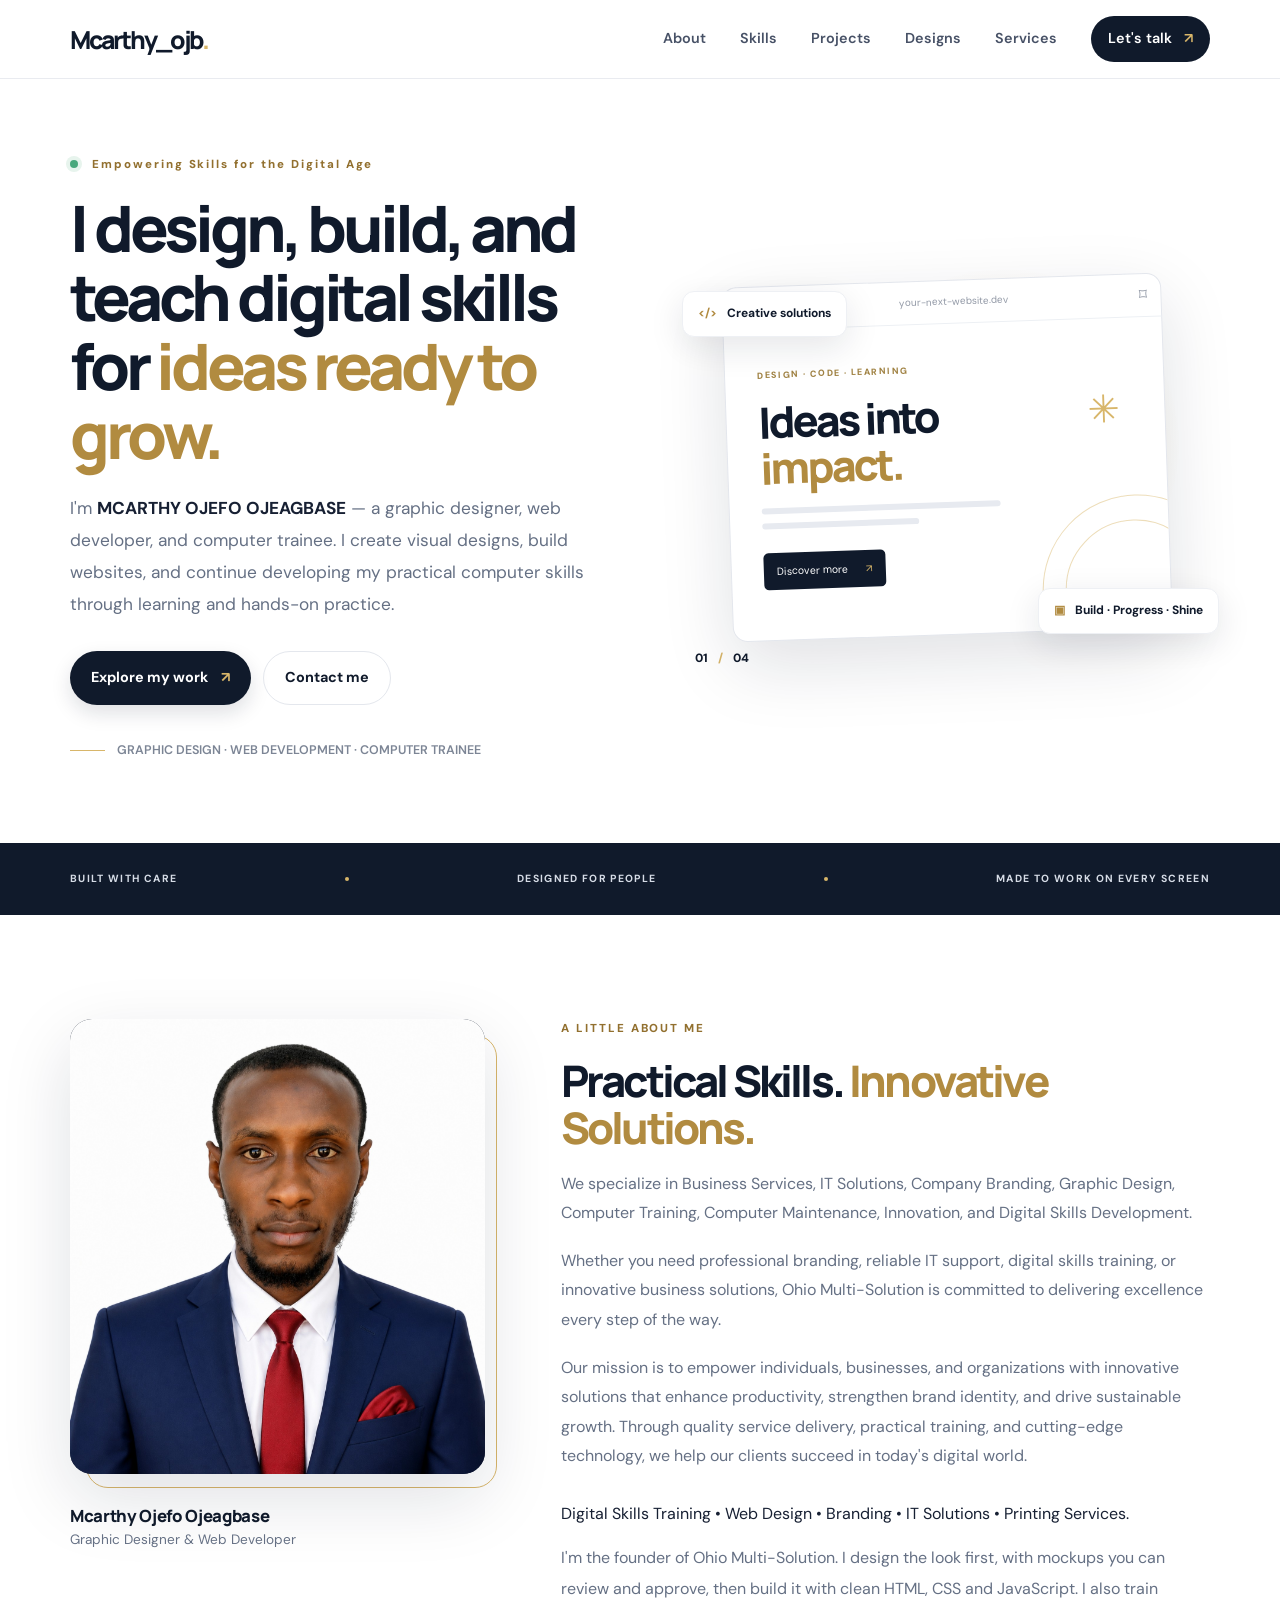
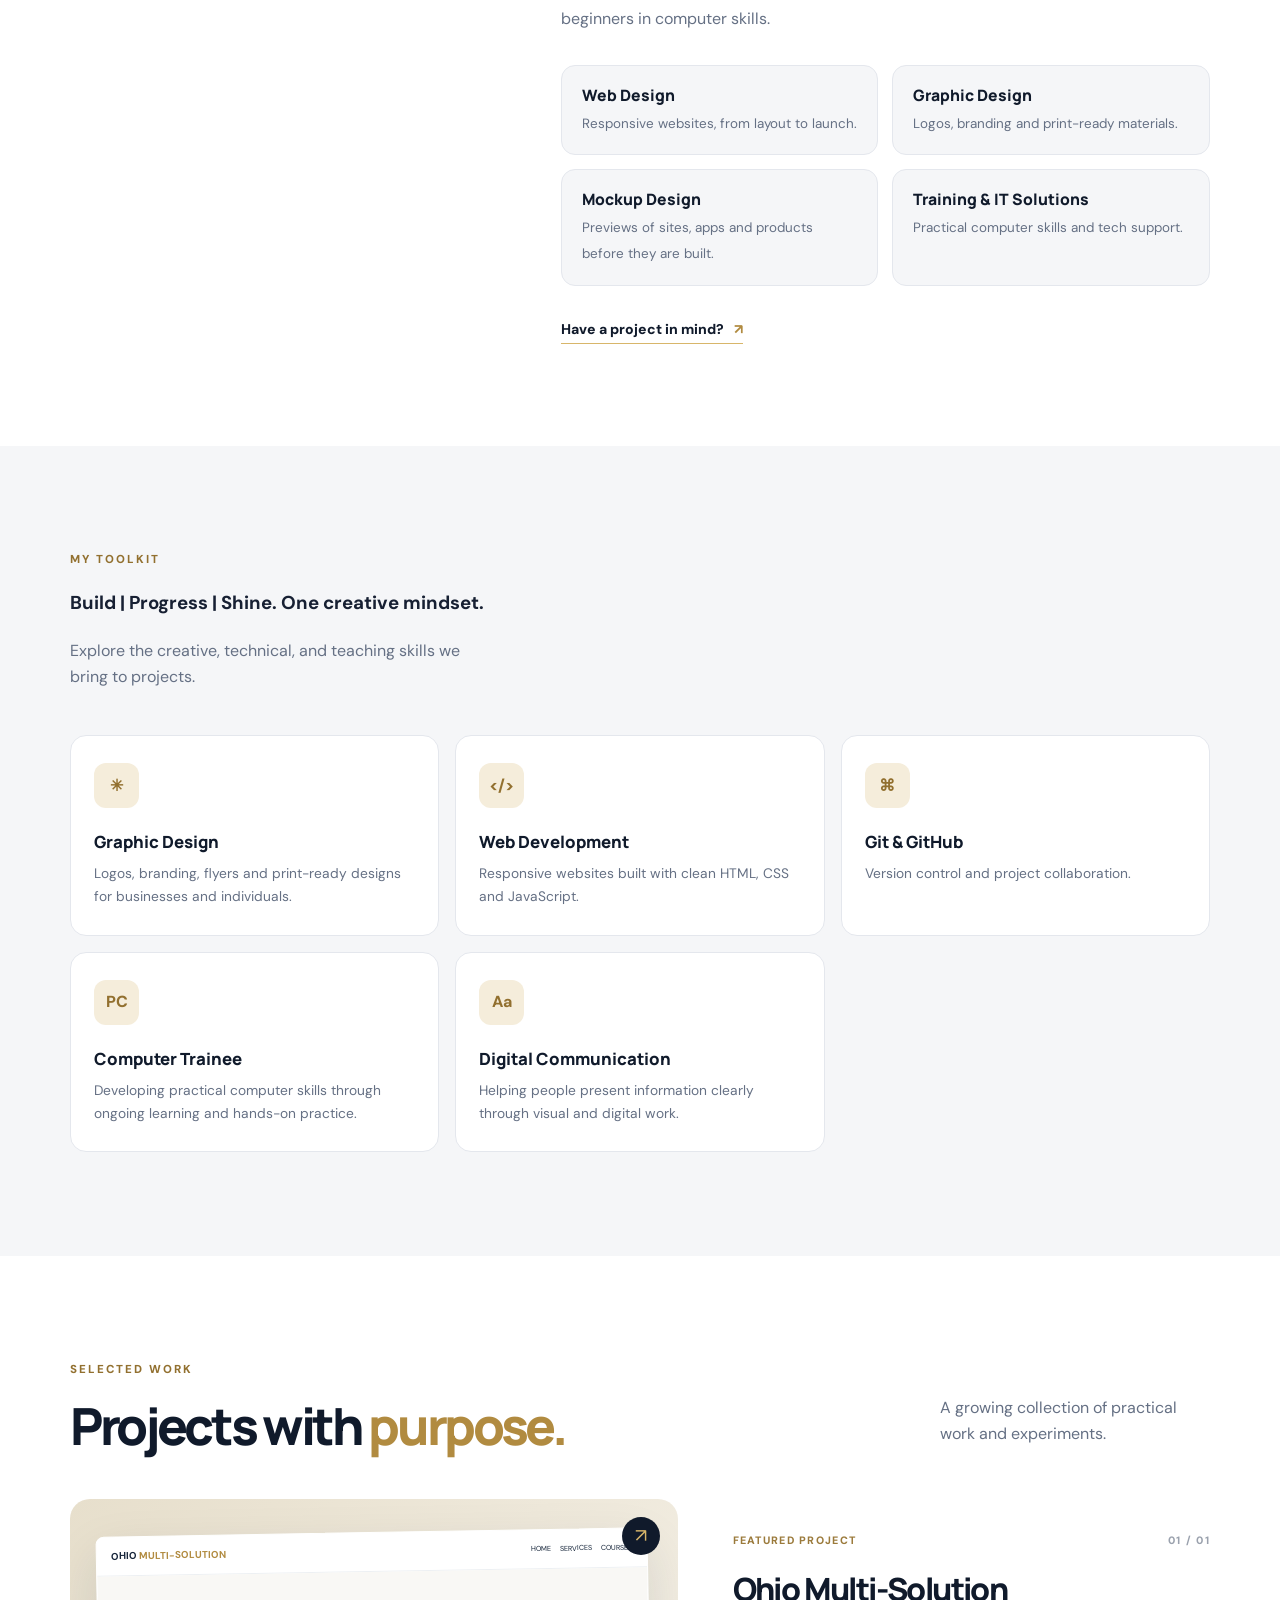
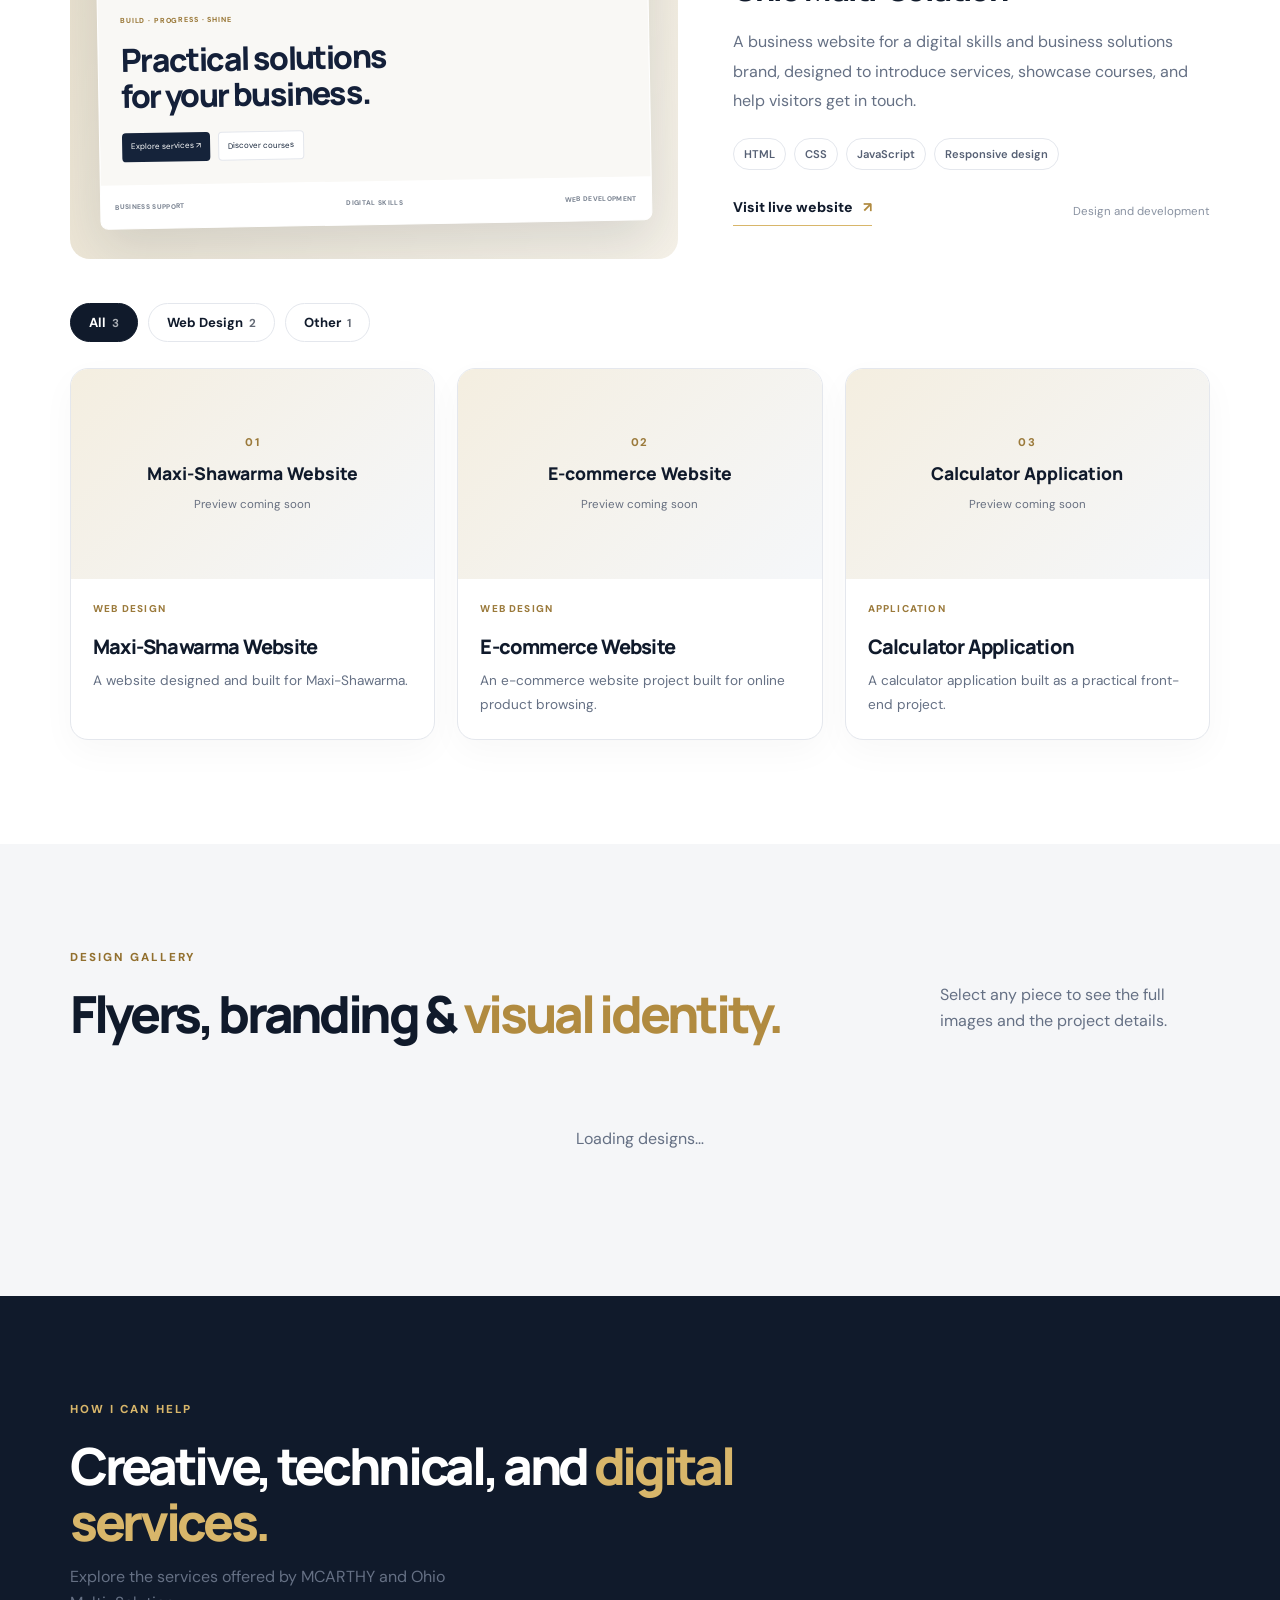
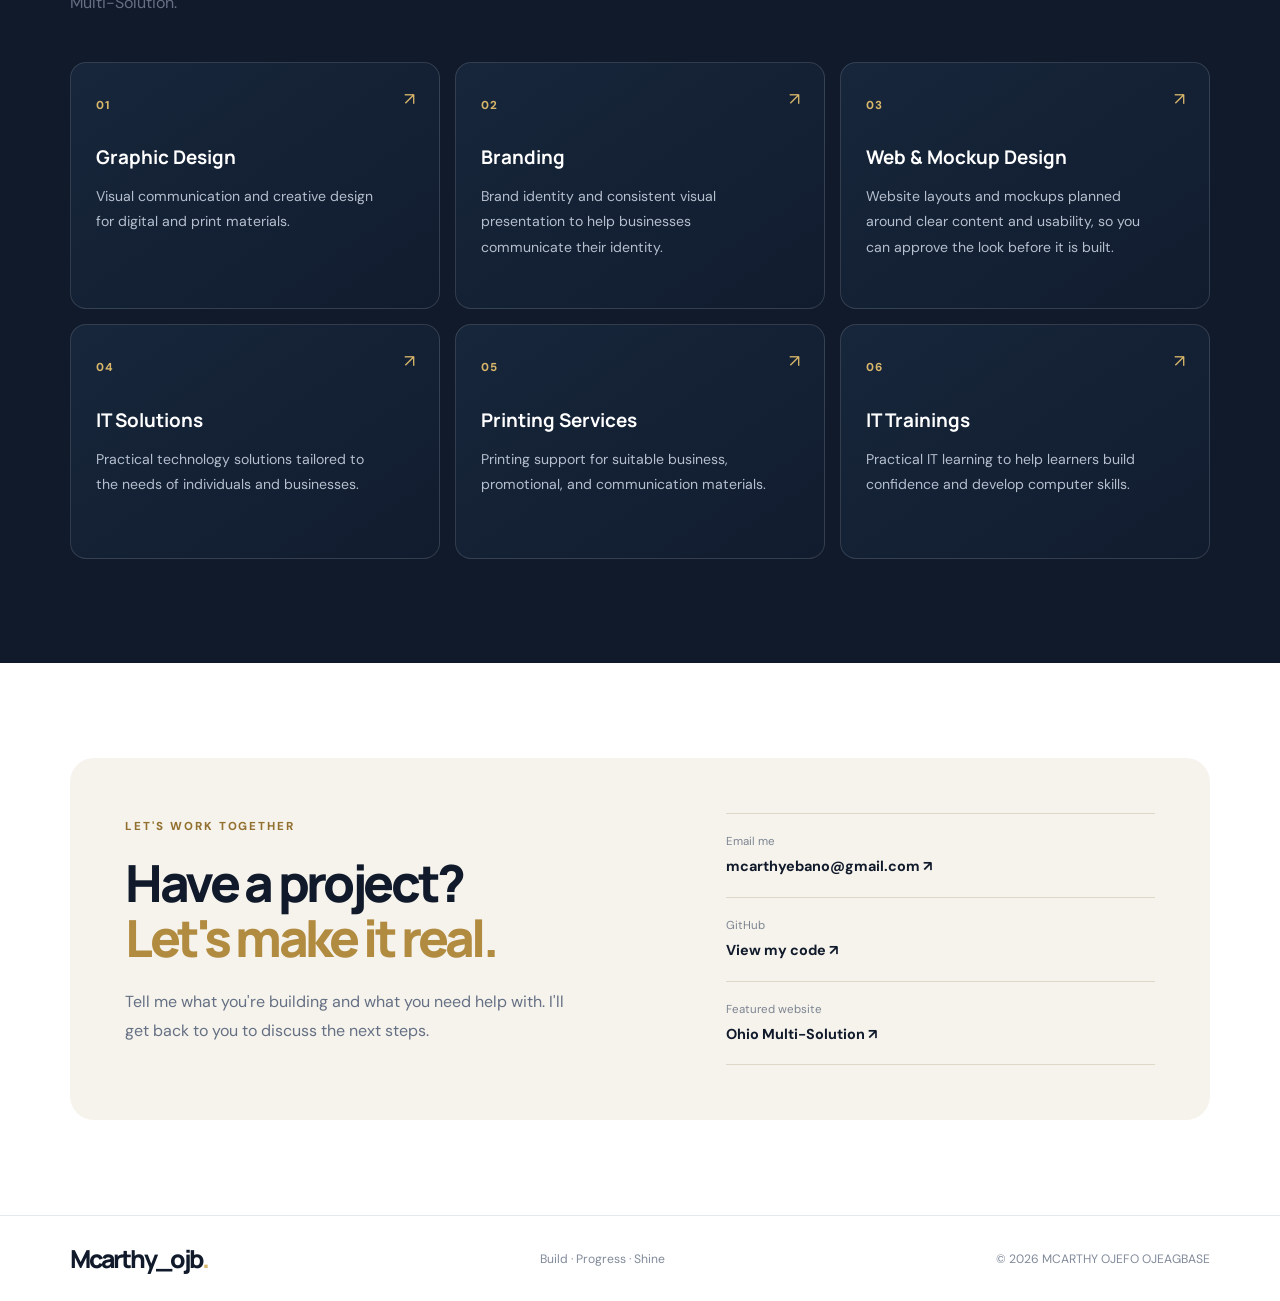
==== index.html @ 07592e96 "Initial commit - portfolio website" ====
<!DOCTYPE html>
<html lang="en">
<head>
  <meta charset="UTF-8">
  <meta name="viewport" content="width=device-width, initial-scale=1.0">
  <meta name="description" content="Graphic designer, web developer, and computer trainee building creative, technical, and practical computer skills.">
  <meta name="theme-color" content="#101a2b">
  <meta property="og:type" content="website">
  <meta property="og:title" content="MCARTHY OJEFO OJEAGBASE | Graphic Designer & Web Developer">
  <meta property="og:description" content="Web design, Graphic Design, Branding and IT solutions from Ohio Multi-Solution.">
  <title>MCARTHY OJEFO OJEAGBASE | Graphic Designer, Web Developer & Computer Trainee</title>
  <link rel="preconnect" href="https://fonts.googleapis.com">
  <link rel="preconnect" href="https://fonts.gstatic.com" crossorigin>
  <link href="https://fonts.googleapis.com/css2?family=DM+Sans:wght@400;500;600;700&family=Manrope:wght@400;500;600;700;800&display=swap" rel="stylesheet">
  <link rel="icon" href="data:image/svg+xml,%3Csvg xmlns=%27http://www.w3.org/2000/svg%27 viewBox=%270 0 64 64%27%3E%3Crect width=%2764%27 height=%2764%27 rx=%2714%27 fill=%27%23101a2b%27/%3E%3Ctext x=%2732%27 y=%2742%27 font-size=%2728%27 font-family=%27Arial%27 font-weight=%27800%27 text-anchor=%27middle%27 fill=%27%23d8b66a%27%3EMO%3C/text%3E%3C/svg%3E">
  <link rel="stylesheet" href="css/style.css">
  <script src="js/script.js" defer></script>
</head>
<body>
  <a class="skip-link" href="#main">Skip to content</a>
  <header class="site-header">
    <nav class="nav container" aria-label="Main navigation">
      <a class="brand" href="#home" aria-label="MCARTHY OJEFO OJEAGBASE home">Mcarthy_ojb<span>.</span></a>
      <button class="menu-toggle" aria-expanded="false" aria-controls="nav-links" aria-label="Open navigation">
        <span></span><span></span><span></span>
      </button>
      <div class="nav-links" id="nav-links">
        <a href="#about">About</a>
        <a href="#skills">Skills</a>
        <a href="#projects">Projects</a>
        <a href="#designs">Designs</a>
        <a href="#services">Services</a>
        <a class="nav-cta" href="#contact">Let's talk <span aria-hidden="true">↗</span></a>
      </div>
    </nav>
  </header>

  <main id="main">
    <section class="hero section container" id="home">
      <div class="hero-copy">
        <p class="eyebrow"><span class="status-dot"></span> Empowering Skills for the Digital Age</p>
        <h1>I design, build, and teach digital skills for <span>ideas ready to grow.</span></h1>
        <p class="hero-text">I'm <strong>MCARTHY OJEFO OJEAGBASE</strong> — a graphic designer, web developer, and computer trainee. I create visual designs, build websites, and continue developing my practical computer skills through learning and hands-on practice.</p>
        <div class="hero-actions">
          <a class="button button-primary" href="#projects">Explore my work <span aria-hidden="true">↗</span></a>
          <a class="button button-secondary" href="#contact">Contact me</a>
        </div>
        <div class="hero-note"><span class="note-line"></span><span>GRAPHIC DESIGN · WEB DEVELOPMENT · COMPUTER TRAINEE</span></div>
      </div>
      <div class="hero-art" aria-hidden="true">
        <div class="art-glow"></div>
        <div class="browser-card">
          <div class="browser-top"><div class="browser-dots"><i></i><i></i><i></i></div><span>your-next-website.dev</span><span class="browser-lock">⌑</span></div>
          <div class="browser-content">
            <div class="mock-label">DESIGN · CODE · LEARNING</div>
            <div class="mock-title">Ideas into<br><em>impact.</em></div>
            <div class="mock-line wide"></div><div class="mock-line"></div>
            <div class="mock-button">Discover more <span>↗</span></div>
            <div class="mock-orbit orbit-one"></div><div class="mock-orbit orbit-two"></div>
            <div class="mock-spark">✳</div>
          </div>
        </div>
        <div class="floating-tag tag-code"><span>&lt;/&gt;</span> Creative solutions</div>
        <div class="floating-tag tag-responsive"><span>▣</span> Build · Progress · Shine</div>
        <div class="hero-index">01 <span>/</span> 04</div>
      </div>
    </section>

    <section class="trust-strip">
      <div class="container trust-inner"><span>BUILT WITH CARE</span><i></i><span>DESIGNED FOR PEOPLE</span><i></i><span>MADE TO WORK ON EVERY SCREEN</span></div>
    </section>

    <section class="section container" id="about">
      <div class="about-layout">
        <figure class="portrait">
          <!-- YOUR PHOTO: change the src below to your file. Any shape works: the frame adjusts to fit it. -->
          <div class="portrait-media"><div class="portrait-frame">
            <span class="portrait-fallback" aria-hidden="true"><img src="ojb.png" alt=""></span>
            <img id="profile-photo" src="ojb.png" alt="Portrait of Mcarthy Ojefo Ojeagbase, graphic designer and web developer">
          </div></div>
          <figcaption><strong>Mcarthy Ojefo Ojeagbase</strong><span>Graphic Designer &amp; Web Developer</span></figcaption>
        </figure>
        <div class="about-body">
          <div class="section-heading">
        <p class="eyebrow">A LITTLE ABOUT ME</p>
        <h2>Practical Skills. <span>Innovative Solutions.</span></h2>
        <p>We specialize in Business Services, IT Solutions, Company Branding, Graphic Design, Computer Training, Computer Maintenance, Innovation, and Digital Skills Development.</p>
        <p>Whether you need professional branding, reliable IT support, digital skills training, or innovative business solutions, Ohio Multi-Solution is committed to delivering excellence every step of the way.</p>
        <p>Our mission is to empower individuals, businesses, and organizations with innovative solutions that enhance productivity, strengthen brand identity, and drive sustainable growth. Through quality service delivery, practical training, and cutting-edge technology, we help our clients succeed in today's digital world.</p>
      </div>
          <p>Digital Skills Training • Web Design • Branding • IT Solutions • Printing Services.</p>
          <div class="about-detail">
            <p>I'm the founder of Ohio Multi-Solution. I design the look first, with mockups you can review and approve, then build it with clean HTML, CSS and JavaScript. I also train beginners in computer skills.</p>
          </div>
          <ul class="about-areas" aria-label="What I work on">
            <li><strong>Web Design</strong><span>Responsive websites, from layout to launch.</span></li>
            <li><strong>Graphic Design</strong><span>Logos, branding and print-ready materials.</span></li>
            <li><strong>Mockup Design</strong><span>Previews of sites, apps and products before they are built.</span></li>
            <li><strong>Training &amp; IT Solutions</strong><span>Practical computer skills and tech support.</span></li>
          </ul>
          <a class="text-link" href="#contact">Have a project in mind? <span aria-hidden="true">↗</span></a>
        </div>
      </div>
    </section>

    <section class="section section-tinted" id="skills">
      <div class="container">
        <div class="section-heading">
          <p class="eyebrow">MY TOOLKIT</p>
          <h3>Build | Progress | Shine. <span>One creative mindset.</span></h3>
          <p class="section-intro">Explore the creative, technical, and teaching skills we bring to projects.</p>
        </div>
        <div class="skills-grid">
          <article class="skill-card"><div class="skill-icon">✳</div><h3>Graphic Design</h3><p>Logos, branding, flyers and print-ready designs for businesses and individuals.</p></article>
          <article class="skill-card"><div class="skill-icon">&lt;/&gt;</div><h3>Web Development</h3><p>Responsive websites built with clean HTML, CSS and JavaScript.</p></article>
          <article class="skill-card"><div class="skill-icon">⌘</div><h3>Git & GitHub</h3><p>Version control and project collaboration.</p></article>
          <article class="skill-card"><div class="skill-icon">PC</div><h3>Computer Trainee</h3><p>Developing practical computer skills through ongoing learning and hands-on practice.</p></article>
          <article class="skill-card"><div class="skill-icon">Aa</div><h3>Digital Communication</h3><p>Helping people present information clearly through visual and digital work.</p></article>
        </div>
      </div>
    </section>

    <section class="section container" id="projects">
      <div class="section-heading heading-row">
        <div><p class="eyebrow">SELECTED WORK</p><h2>Projects with <span>purpose.</span></h2></div>
        <p class="section-intro">A growing collection of practical work and experiments.</p>
      </div>
      <article class="project-feature">
        <a class="project-visual ohio-visual" href="https://ohiomultisolution.netlify.app/" target="_blank" rel="noopener noreferrer" aria-label="Open Ohio Multi-Solution website">
          <div class="visual-window">
            <div class="visual-nav"><strong>OHIO <b>MULTI-SOLUTION</b></strong><span>HOME　 SERVICES　 COURSES</span></div>
            <div class="visual-hero"><small>BUILD · PROGRESS · SHINE</small><h3>Practical solutions<br>for your business.</h3><div class="visual-pills"><span>Explore services ↗</span><span>Discover courses</span></div></div>
            <div class="visual-bottom"><span>BUSINESS SUPPORT</span><span>DIGITAL SKILLS</span><span>WEB DEVELOPMENT</span></div>
          </div>
          <span class="visual-open">↗</span>
        </a>
        <div class="project-info">
          <div class="project-meta"><span>FEATURED PROJECT</span><span>01 / 01</span></div>
          <h3>Ohio Multi-Solution</h3>
          <p>A business website for a digital skills and business solutions brand, designed to introduce services, showcase courses, and help visitors get in touch.</p>
          <div class="tag-list"><span>HTML</span><span>CSS</span><span>JavaScript</span><span>Responsive design</span></div>
          <div class="project-actions"><a class="text-link" href="https://ohiomultisolution.netlify.app/" target="_blank" rel="noopener noreferrer">Visit live website <span aria-hidden="true">↗</span></a><span class="project-note">Design and development</span></div>
        </div>
      </article>
      <div class="filters" id="project-filters" role="group" aria-label="Filter projects by category" hidden></div>
      <div class="project-grid" id="managed-project-grid" aria-label="Additional projects">
        <p class="project-loading">Loading projects…</p>
      </div>
    </section>

    <section class="section section-tinted" id="designs">
      <div class="container">
        <div class="section-heading heading-row">
          <div><p class="eyebrow">DESIGN GALLERY</p><h2>Flyers, branding &amp; <span>visual identity.</span></h2></div>
          <p class="section-intro">Select any piece to see the full images and the project details.</p>
        </div>
        <div class="filters" id="design-filters" role="group" aria-label="Filter designs by category" hidden></div>
        <div class="design-grid" id="design-grid"><p class="project-loading">Loading designs…</p></div>
      </div>
    </section>

    <section class="section section-dark" id="services">
      <div class="container">
        <div class="section-heading">
          <p class="eyebrow eyebrow-light">HOW I CAN HELP</p>
          <h2>Creative, technical, and <span>digital services.</span></h2>
          <p class="section-intro">Explore the services offered by MCARTHY and Ohio Multi-Solution.</p>
        </div>
        <div class="services-grid">
          <article class="service-card"><figure class="slot service-media"><img class="slot-img" src="images/services/graphic-design.jpg" alt="Flyers and visual designs created for clients"></figure><span class="service-number">01</span><h3>Graphic Design</h3><p>Visual communication and creative design for digital and print materials.</p><span class="service-arrow">↗</span></article>
          <article class="service-card"><figure class="slot service-media"><img class="slot-img" src="images/services/branding.jpg" alt="Logo and brand identity work"></figure><span class="service-number">02</span><h3>Branding</h3><p>Brand identity and consistent visual presentation to help businesses communicate their identity.</p><span class="service-arrow">↗</span></article>
          <article class="service-card"><figure class="slot service-media"><img class="slot-img" src="images/services/web-mockup.jpg" alt="Website layout and mockup preview"></figure><span class="service-number">03</span><h3>Web &amp; Mockup Design</h3><p>Website layouts and mockups planned around clear content and usability, so you can approve the look before it is built.</p><span class="service-arrow">↗</span></article>
          <article class="service-card"><figure class="slot service-media"><img class="slot-img" src="images/services/it-solutions.jpg" alt="IT support and technology solutions in action"></figure><span class="service-number">04</span><h3>IT Solutions</h3><p>Practical technology solutions tailored to the needs of individuals and businesses.</p><span class="service-arrow">↗</span></article>
          <article class="service-card"><figure class="slot service-media"><img class="slot-img" src="images/services/printing.jpg" alt="Printed business and promotional materials"></figure><span class="service-number">05</span><h3>Printing Services</h3><p>Printing support for suitable business, promotional, and communication materials.</p><span class="service-arrow">↗</span></article>
          <article class="service-card"><figure class="slot service-media"><img class="slot-img" src="images/services/training.jpg" alt="Computer training session with learners"></figure><span class="service-number">06</span><h3>IT Trainings</h3><p>Practical IT learning to help learners build confidence and develop computer skills.</p><span class="service-arrow">↗</span></article>
        </div>
      </div>
    </section>

    <section class="section container contact-section" id="contact">
      <div class="contact-card">
        <div><p class="eyebrow">LET'S WORK TOGETHER</p><h2>Have a project?<br><span>Let's make it real.</span></h2><p class="contact-copy">Tell me what you're building and what you need help with. I'll get back to you to discuss the next steps.</p></div>
        <div class="contact-links">
          <a class="contact-link" href="mailto:mcarthyebano@gmail.com"><span>Email me</span><strong>mcarthyebano@gmail.com ↗</strong></a>
          <a class="contact-link" href="https://github.com/DevOjb/github" target="_blank" rel="noopener noreferrer"><span>GitHub</span><strong>View my code ↗</strong></a>
          <a class="contact-link" href="https://ohiomultisolution.netlify.app/" target="_blank" rel="noopener noreferrer"><span>Featured website</span><strong>Ohio Multi-Solution ↗</strong></a>
        </div>
      </div>
    </section>
  </main>

  <footer class="site-footer">
    <div class="container footer-inner"><a class="brand" href="#home">Mcarthy_ojb<span>.</span></a><p>Build · Progress · Shine</p><p>© <span id="year"></span> MCARTHY OJEFO OJEAGBASE</p></div>
  </footer>
  <dialog id="design-dialog" aria-labelledby="dd-title">
    <button class="dd-close" type="button" aria-label="Close design details">&times;</button>
    <div class="dd-layout">
      <div class="dd-media">
        <div class="dd-stage">
          <img id="dd-img" alt="">
          <p class="dd-empty" id="dd-empty" hidden>Images coming soon</p>
          <button class="dd-nav dd-prev" type="button" aria-label="Previous image">&#8249;</button>
          <button class="dd-nav dd-next" type="button" aria-label="Next image">&#8250;</button>
        </div>
        <div class="dd-thumbs" id="dd-thumbs"></div>
        <p class="dd-caption" id="dd-caption"></p>
      </div>
      <div class="dd-info">
        <p class="project-type" id="dd-cat"></p>
        <h3 id="dd-title"></h3>
        <p class="dd-desc" id="dd-desc"></p>
        <dl class="dd-meta" id="dd-meta"></dl>
        <div class="tag-list" id="dd-tools"></div>
        <a class="button button-primary" href="#contact" id="dd-cta">Request something similar <span aria-hidden="true">↗</span></a>
      </div>
    </div>
  </dialog>
  <script type="application/json" id="designs-fallback">{"designs": [{"title": "KKA Turning Point Construction Ltd. Branding", "client": "KKA Turning Point Construction Ltd.", "category": "Branding", "year": "", "cover": "", "gallery": [], "description": "Brand identity for a construction company, including logo concepts and a company letterhead.", "deliverables": ["Logo concepts", "Letterhead"], "tools": [], "published": true}]}</script>
  <script type="application/json" id="projects-fallback">{"projects": [{"title": "Maxi-Shawarma Website", "category": "Web Design", "description": "A website designed and built for Maxi-Shawarma.", "image": "", "technologies": [], "demo_url": "", "repo_url": "", "published": true}, {"title": "E-commerce Website", "category": "Web Design", "description": "An e-commerce website project built for online product browsing.", "image": "", "technologies": [], "demo_url": "", "repo_url": "", "published": true}, {"title": "Calculator Application", "category": "Application", "description": "A calculator application built as a practical front-end project.", "image": "", "technologies": [], "demo_url": "", "repo_url": "", "published": true}]}</script>
</body>
</html>
---- css/style.css ----
:root{--navy:#101a2b;--navy-2:#17263b;--gold:#d8b66a;--gold-light:#f1dfb0;--ink:#172033;--muted:#657084;--paper:#fff;--soft:#f5f6f8;--line:#e4e7ed;--radius:22px;--shadow:0 24px 70px rgba(16,26,43,.13)}
*{box-sizing:border-box}html{scroll-behavior:smooth;scroll-padding-top:90px}body{margin:0;background:var(--paper);color:var(--ink);font-family:"DM Sans",sans-serif;line-height:1.65;-webkit-font-smoothing:antialiased}a{color:inherit;text-decoration:none}button,a{-webkit-tap-highlight-color:transparent}button{font:inherit}.container{width:min(1140px,calc(100% - 48px));margin-inline:auto}.section{padding-block:104px}.skip-link{position:absolute;left:-999px;top:12px;background:white;padding:12px;z-index:100}.skip-link:focus{left:12px}.site-header{position:sticky;top:0;z-index:50;background:rgba(255,255,255,.92);backdrop-filter:blur(16px);border-bottom:1px solid rgba(228,231,237,.8)}.nav{height:78px;display:flex;align-items:center;justify-content:space-between}.brand{font:800 1.55rem Manrope,sans-serif;letter-spacing:-.08em;color:var(--navy)}.brand span{color:var(--gold)}.nav-links{display:flex;align-items:center;gap:34px;font-size:.9rem;font-weight:600;color:#475166}.nav-links>a:not(.nav-cta):hover,.text-link:hover{color:#9b772e}.nav-cta{padding:11px 17px;background:var(--navy);color:#fff;border-radius:999px}.nav-cta span{color:var(--gold);margin-left:8px}.menu-toggle{display:none;border:0;background:none;padding:8px}.menu-toggle span{display:block;width:24px;height:2px;background:var(--navy);margin:5px}
.hero{min-height:640px;display:grid;grid-template-columns:1.04fr .96fr;align-items:center;gap:46px;padding-top:76px;padding-bottom:82px}.eyebrow{font-size:.72rem;font-weight:800;letter-spacing:.17em;color:#92702f;margin:0 0 19px}.status-dot{display:inline-block;width:8px;height:8px;border-radius:50%;background:#49a87d;margin-right:9px;box-shadow:0 0 0 4px #e7f4ed}.hero h1,.section-heading h2,.contact-card h2{font:800 clamp(2.6rem,5vw,4.6rem)/1.08 Manrope,sans-serif;letter-spacing:-.065em;margin:0;color:var(--navy)}.hero h1 span,.section-heading h2 span,.contact-card h2 span{color:#b18b40}.hero-text{font-size:1.08rem;line-height:1.85;color:var(--muted);max-width:520px;margin:24px 0 30px}.hero-text strong{color:var(--ink)}.hero-actions{display:flex;gap:12px;flex-wrap:wrap}.button{display:inline-flex;align-items:center;justify-content:center;gap:13px;border-radius:999px;padding:14px 21px;font-size:.9rem;font-weight:700;transition:transform .2s,background .2s}.button:hover{transform:translateY(-2px)}.button-primary{background:var(--navy);color:white;box-shadow:0 8px 20px #101a2b22}.button-primary span{color:var(--gold)}.button-secondary{border:1px solid var(--line);color:var(--navy)}.button-secondary:hover{background:var(--soft)}.hero-note{display:flex;align-items:center;gap:12px;margin-top:35px;font-size:.78rem;color:#7c8595;font-weight:600}.note-line{height:1px;width:35px;background:var(--gold)}
.hero-art{position:relative;min-height:430px;display:grid;place-items:center}.art-glow{position:absolute;width:350px;height:350px;border-radius:50%;background:radial-gradient(circle,#f2e8d0 0,rgba(242,232,208,.4) 48%,transparent 72%);right:6%;top:6%}.browser-card{position:relative;width:min(440px,100%);background:white;border:1px solid #e4e7ed;border-radius:15px;box-shadow:var(--shadow);overflow:hidden;transform:rotate(-2deg);z-index:2}.browser-top{height:43px;border-bottom:1px solid #edf0f4;display:flex;align-items:center;justify-content:space-between;padding:0 14px;color:#9299a6;font-size:.62rem}.browser-dots{display:flex;gap:5px}.browser-dots i{display:block;width:7px;height:7px;border-radius:50%;background:#d7dbe2}.browser-dots i:first-child{background:#d8b66a}.browser-lock{font-size:1rem}.browser-content{min-height:310px;padding:38px 32px;position:relative;overflow:hidden}.mock-label{font-size:.56rem;letter-spacing:.16em;color:#a08243;font-weight:800}.mock-title{font:800 2.7rem/1.08 Manrope,sans-serif;letter-spacing:-.07em;color:var(--navy);margin:16px 0}.mock-title em{color:#b18b40;font-style:normal}.mock-line{height:6px;width:42%;background:#e7eaf0;border-radius:10px;margin-top:9px}.mock-line.wide{width:64%}.mock-button{position:relative;z-index:2;background:var(--navy);color:white;display:inline-flex;gap:18px;padding:10px 13px;border-radius:5px;font-size:.65rem;margin-top:24px}.mock-button span{color:var(--gold)}.mock-orbit{position:absolute;border:1px solid #d8b66a77;border-radius:50%;width:190px;height:190px;right:-62px;bottom:-57px}.orbit-two{width:140px;height:140px;right:-35px;bottom:-32px}.mock-spark{position:absolute;right:45px;top:60px;color:var(--gold);font-size:2.4rem}.floating-tag{position:absolute;z-index:4;background:white;box-shadow:0 10px 35px #101a2b1c;border:1px solid #eef0f4;border-radius:12px;padding:12px 15px;font-size:.75rem;font-weight:700;color:var(--navy)}.floating-tag span{color:#b18b40;margin-right:7px}.tag-code{top:48px;left:-3px}.tag-responsive{bottom:39px;right:-9px}.hero-index{position:absolute;bottom:4px;left:10px;font-size:.75rem;font-weight:800;color:var(--navy)}.hero-index span{color:var(--gold);padding:0 7px}
.trust-strip{background:var(--navy);color:#d6dce6}.trust-inner{min-height:72px;display:flex;align-items:center;justify-content:space-between;gap:18px;font-size:.65rem;letter-spacing:.13em;font-weight:700}.trust-inner i{width:4px;height:4px;background:var(--gold);border-radius:50%}.section-heading{max-width:720px;margin-bottom:45px}.section-heading h2,.contact-card h2{font-size:clamp(2.1rem,4vw,3.35rem)}.section-intro{color:var(--muted);max-width:400px;margin:15px 0 0}.about-grid{display:grid;grid-template-columns:.85fr 1.15fr;gap:90px}.about-lead{font:700 1.5rem/1.55 Manrope,sans-serif;color:var(--navy);letter-spacing:-.035em;margin:0}.about-detail p{color:var(--muted);margin:0 0 22px;line-height:1.9}.text-link{font-weight:800;font-size:.88rem;color:var(--navy);border-bottom:1px solid #d8b66a;padding-bottom:5px}.text-link span{color:#b18b40;margin-left:7px}
.section-tinted{background:var(--soft)}.skills-grid{display:grid;grid-template-columns:repeat(4,1fr);gap:16px}.skill-card{background:white;border:1px solid var(--line);padding:27px 23px;border-radius:16px;transition:transform .2s,box-shadow .2s}.skill-card:hover{transform:translateY(-5px);box-shadow:0 15px 35px #101a2b0c}.skill-icon{width:45px;height:45px;border-radius:12px;background:#f5eddb;color:#92702f;display:grid;place-items:center;font-weight:800;font-size:1rem;margin-bottom:22px}.skill-card h3{font:800 1.05rem Manrope,sans-serif;margin:0 0 9px;color:var(--navy)}.skill-card p{font-size:.86rem;color:var(--muted);margin:0}
.heading-row{display:flex;justify-content:space-between;align-items:end;gap:30px;max-width:none}.heading-row .section-intro{max-width:270px;margin:0 0 6px}.project-feature{display:grid;grid-template-columns:1.12fr .88fr;gap:55px;align-items:center}.project-visual{min-height:360px;border-radius:20px;background:linear-gradient(135deg,#e7dfcc,#f5f1e8);display:grid;place-items:center;position:relative;overflow:hidden;padding:28px}.visual-window{width:100%;min-height:290px;background:#fff;border-radius:8px;box-shadow:0 20px 50px #18253a20;overflow:hidden;transform:rotate(-1deg);border:1px solid #fff}.visual-nav{height:39px;display:flex;justify-content:space-between;align-items:center;padding:0 14px;border-bottom:1px solid #edf0f3;font-size:.45rem;color:#17263b}.visual-nav strong{font-size:.62rem}.visual-nav b{color:#b18b40}.visual-hero{padding:29px 22px 23px;background:#f9f8f5;min-height:190px}.visual-hero small{font-size:.45rem;letter-spacing:.12em;color:#9a7838;font-weight:800}.visual-hero h3{font:800 clamp(1.3rem,2.5vw,2rem)/1.12 Manrope,sans-serif;color:#142039;letter-spacing:-.05em;margin:12px 0 18px}.visual-pills{display:flex;gap:8px;flex-wrap:wrap}.visual-pills span{padding:7px 9px;background:#15233a;color:white;border-radius:4px;font-size:.5rem}.visual-pills span+span{background:white;color:#17263b;border:1px solid #e4e7ed}.visual-bottom{display:flex;justify-content:space-between;padding:16px 14px;color:#7b8492;font-size:.42rem;font-weight:800;letter-spacing:.05em}.visual-open{position:absolute;right:18px;top:18px;width:38px;height:38px;display:grid;place-items:center;border-radius:50%;background:var(--navy);color:var(--gold);font-size:1.2rem}.project-meta{display:flex;justify-content:space-between;color:#9b7a3b;font-size:.67rem;font-weight:800;letter-spacing:.12em}.project-meta span+span{color:#9aa1ad}.project-info h3{font:800 2rem Manrope,sans-serif;letter-spacing:-.05em;color:var(--navy);margin:18px 0 12px}.project-info>p{color:var(--muted);line-height:1.85}.tag-list{display:flex;gap:8px;flex-wrap:wrap;margin:22px 0 26px}.tag-list span{border:1px solid var(--line);border-radius:999px;padding:6px 10px;color:#566074;font-size:.7rem;font-weight:600}.project-actions{display:flex;align-items:center;justify-content:space-between;gap:12px;flex-wrap:wrap}.project-note{font-size:.72rem;color:#8992a1}.add-project-note{margin-top:35px;padding:22px 25px;background:#faf8f2;border:1px solid #eee5d1;border-radius:15px;display:flex;gap:17px;align-items:center}.add-project-icon{width:38px;height:38px;border-radius:50%;background:#e9ddbd;color:#87682e;display:grid;place-items:center;font-size:1.3rem;flex-shrink:0}.add-project-note strong{font:700 .95rem Manrope,sans-serif;color:var(--navy)}.add-project-note p{font-size:.83rem;color:var(--muted);margin:4px 0 0}
.section-dark{background:var(--navy);color:white}.eyebrow-light{color:var(--gold)}.section-dark .section-heading h2{color:white}.section-dark .section-heading h2 span{color:var(--gold)}.services-grid{display:grid;grid-template-columns:repeat(3,1fr);gap:15px}.service-card{position:relative;padding:28px 25px 34px;border:1px solid #ffffff22;border-radius:16px;min-height:235px;background:linear-gradient(145deg,#17263b,#111c2e)}.service-number{font-size:.72rem;letter-spacing:.12em;color:var(--gold);font-weight:800}.service-card h3{font:700 1.18rem Manrope,sans-serif;margin:27px 0 10px}.service-card p{font-size:.88rem;color:#b5bfce;line-height:1.8;max-width:290px}.service-arrow{position:absolute;right:24px;top:22px;color:var(--gold);font-size:1.1rem}
.contact-section{padding-block:95px}.contact-card{background:#f6f3ec;border-radius:24px;padding:55px;display:grid;grid-template-columns:1fr .8fr;gap:65px;align-items:center}.contact-card h2{font-size:clamp(2.2rem,4vw,3.5rem)}.contact-copy{max-width:440px;color:var(--muted);margin-top:23px;line-height:1.8}.contact-links{border-top:1px solid #dfd8c8}.contact-link{display:flex;flex-direction:column;gap:4px;padding:18px 0;border-bottom:1px solid #dfd8c8}.contact-link span{font-size:.72rem;color:#7c8491}.contact-link strong{font-size:.9rem;color:var(--navy);overflow-wrap:anywhere}.contact-link:hover strong{color:#92702f}.site-footer{border-top:1px solid var(--line)}.footer-inner{min-height:85px;display:flex;align-items:center;justify-content:space-between;gap:20px}.footer-inner p{font-size:.76rem;color:#818a99;margin:0}
@media(max-width:900px){.hero{grid-template-columns:1fr 1fr;gap:24px}.hero h1{font-size:clamp(2.5rem,5.4vw,3.7rem)}.hero-art{min-height:380px}.browser-content{min-height:275px}.mock-title{font-size:2.2rem}.floating-tag{font-size:.67rem}.about-grid{gap:45px}.project-feature{gap:32px}.contact-card{padding:40px;gap:35px}.skills-grid{grid-template-columns:repeat(2,1fr)}}
@media(max-width:680px){.container{width:min(100% - 36px,540px)}.section{padding-block:75px}.nav{height:68px}.menu-toggle{display:block;cursor:pointer}.nav-links{display:none;position:absolute;top:68px;left:0;right:0;padding:20px 24px 25px;background:white;border-bottom:1px solid var(--line);box-shadow:0 15px 25px #101a2b0d;flex-direction:column;align-items:stretch;gap:18px}.nav-links.is-open{display:flex}.nav-cta{text-align:center}.hero{display:flex;flex-direction:column;align-items:stretch;padding-top:62px;padding-bottom:60px;gap:25px}.hero h1{font-size:clamp(2.7rem,12vw,4rem)}.hero-text{font-size:1rem}.hero-art{min-height:350px;margin:0 4px}.browser-card{width:min(420px,94%)}.browser-content{min-height:260px;padding:30px 24px}.mock-title{font-size:2.4rem}.tag-code{left:0;top:25px}.tag-responsive{right:0;bottom:25px}.art-glow{width:290px;height:290px;right:4%}.trust-inner{justify-content:center;flex-wrap:wrap;padding-block:19px;gap:10px 15px;font-size:.56rem}.trust-inner i{display:none}.section-heading{margin-bottom:30px}.section-heading h2{font-size:2.5rem}.about-grid{grid-template-columns:1fr;gap:18px}.about-lead{font-size:1.3rem}.skills-grid{gap:12px}.skill-card{padding:21px 17px}.skill-icon{margin-bottom:15px}.heading-row{display:block}.heading-row .section-intro{margin-top:15px}.project-feature{grid-template-columns:1fr;gap:28px}.project-visual{min-height:300px;padding:20px}.visual-window{min-height:260px}.visual-hero{padding:25px 17px;min-height:170px}.visual-bottom{gap:8px;font-size:.35rem}.project-info h3{font-size:1.8rem}.services-grid{grid-template-columns:1fr}.service-card{min-height:190px}.service-card h3{margin-top:20px}.contact-section{padding-block:65px}.contact-card{padding:30px 22px;grid-template-columns:1fr;gap:28px}.contact-card h2{font-size:2.7rem}.footer-inner{padding-block:20px;flex-wrap:wrap}.footer-inner p{font-size:.7rem}.footer-inner p:nth-child(2){order:3;width:100%}}
@media(prefers-reduced-motion:reduce){html{scroll-behavior:auto}*,*::before,*::after{animation-duration:.01ms!important;animation-iteration-count:1!important;transition-duration:.01ms!important}}

/* Additional project cards: honest placeholders until real assets and links are supplied */
.project-grid{display:grid;grid-template-columns:repeat(3,minmax(0,1fr));gap:22px;margin-top:48px}.project-card{min-width:0;overflow:hidden;border:1px solid var(--line);border-radius:18px;background:#fff;box-shadow:0 12px 35px #101a2b08;transition:transform .2s ease,box-shadow .2s ease}.project-card:hover{transform:translateY(-4px);box-shadow:0 18px 42px #101a2b12}.project-card-preview{min-height:210px;padding:17px;display:grid;place-items:center;position:relative;overflow:hidden;background:#f2eee5}.preview-shawarma{background:linear-gradient(135deg,#f4e7d2,#f7f3ec)}.preview-ecommerce{background:linear-gradient(135deg,#e6edf3,#f6f8fa)}.preview-calculator{background:linear-gradient(135deg,#e7e9e3,#f5f6f2)}.preview-label{position:absolute;left:15px;top:14px;padding:6px 8px;border-radius:5px;background:#fff;color:#687080;font-size:.58rem;font-weight:800;letter-spacing:.08em}.preview-placeholder{width:100%;min-height:125px;padding:22px 14px;display:flex;flex-direction:column;align-items:center;justify-content:center;gap:8px;text-align:center;border:1px dashed #aeb4bd;border-radius:12px;background:#ffffffb8;color:var(--navy)}.preview-symbol{font-size:.65rem;letter-spacing:.16em;font-weight:800;color:#9b7a3b}.preview-placeholder strong{font:800 1.15rem Manrope,sans-serif;letter-spacing:-.035em}.preview-placeholder>span:last-child{font-size:.7rem;line-height:1.5;color:#747e8d}.project-card-body{padding:22px}.project-card-top{display:flex;align-items:center;justify-content:space-between;gap:10px;flex-wrap:wrap}.project-type{font-size:.62rem;letter-spacing:.12em;font-weight:800;color:#9b7a3b}.project-status{font-size:.65rem;color:#737c8a;background:#f3f4f6;border-radius:999px;padding:6px 9px}.project-card-body h3{margin:16px 0 9px;font:800 1.25rem Manrope,sans-serif;letter-spacing:-.04em;color:var(--navy)}.project-card-body>p:not(.project-tech-note){font-size:.85rem;line-height:1.75;color:var(--muted);margin:0}.project-checklist{display:grid;gap:8px;margin-top:19px;padding-top:16px;border-top:1px solid var(--line)}.project-checklist span{font-size:.72rem;color:#687080;display:flex;gap:8px;align-items:center}.project-checklist i{font-style:normal;font-size:1rem;color:#9b7a3b}.project-tech-note{margin:16px 0 0;font-size:.69rem;color:#8a929e}.add-project-note{margin-top:28px}
@media(max-width:900px){.project-grid{grid-template-columns:repeat(2,minmax(0,1fr))}}
@media(max-width:680px){.project-grid{grid-template-columns:1fr;gap:17px}.project-card-preview{min-height:190px}.project-card-body{padding:20px}}

/* Multidisciplinary portfolio refinements */
@media(min-width:901px){.skills-grid{grid-template-columns:repeat(3,minmax(0,1fr))}}
@media(max-width:900px){.skills-grid{grid-template-columns:repeat(2,minmax(0,1fr))}}
@media(max-width:680px){.skills-grid{grid-template-columns:repeat(2,minmax(0,1fr))}}

/* CMS-managed portfolio project cards */
.project-loading{grid-column:1/-1;padding:24px;color:var(--muted);text-align:center}
.managed-project-preview{padding:0;background:#f3f4f6;min-height:210px}
.managed-project-image{display:block;width:100%;height:230px;object-fit:cover}
.managed-project-placeholder{width:100%;min-height:210px;padding:22px;display:flex;flex-direction:column;justify-content:center;align-items:center;gap:10px;text-align:center;color:var(--navy);background:linear-gradient(135deg,#f4eee0,#f5f7fa)}
.managed-project-placeholder span{font-size:.7rem;font-weight:800;letter-spacing:.15em;color:#9b7a3b}
.managed-project-placeholder strong{font:800 1.1rem Manrope,sans-serif}
.managed-project-placeholder small{font-size:.72rem;color:#687080}
.managed-project-links{display:flex;flex-wrap:wrap;gap:16px;margin-top:18px}
.project-card-body .tag-list{margin-top:15px}
@media(max-width:680px){.managed-project-image{height:205px}}


/* About: fixed portrait + intro */
.about-layout{display:grid;grid-template-columns:.78fr 1.22fr;gap:76px;align-items:start}
.portrait{position:sticky;top:110px;margin:0}
.portrait-media{position:relative}.portrait-media::before{content:"";position:absolute;inset:16px -12px -14px 16px;border:1px solid var(--gold);border-radius:var(--radius)}
.portrait-frame{position:relative;z-index:1;aspect-ratio:4/5;max-height:640px;border-radius:var(--radius);overflow:hidden;background:linear-gradient(145deg,var(--navy),var(--navy-2));box-shadow:var(--shadow)}
.portrait-fallback{position:absolute;inset:0;display:grid;place-items:center;font:800 5.5rem Manrope,sans-serif;letter-spacing:-.08em;color:var(--gold)}
.portrait-frame img{position:absolute;inset:0;width:100%;height:100%;object-fit:cover;object-position:center top}
.portrait figcaption{position:relative;z-index:1;margin-top:30px;display:grid;gap:2px}
.portrait figcaption strong{font:800 1.05rem Manrope,sans-serif;color:var(--navy);letter-spacing:-.02em}
.portrait figcaption span{font-size:.85rem;color:var(--muted)}
.about-areas{list-style:none;padding:0;margin:30px 0;display:grid;grid-template-columns:repeat(2,minmax(0,1fr));gap:14px}
.about-areas li{padding:18px 20px;border:1px solid var(--line);border-radius:14px;background:var(--soft)}
.about-areas strong{display:block;font:800 .98rem Manrope,sans-serif;color:var(--navy);margin-bottom:4px}
.about-areas span{font-size:.84rem;color:var(--muted);line-height:1.6}
@media(max-width:900px){.about-layout{gap:44px}}
@media(max-width:680px){.about-layout{display:flex;flex-direction:column;gap:34px}.portrait{position:relative;top:auto;width:min(290px,76%);margin:0 auto}.about-areas{grid-template-columns:1fr}}

/* Project category filter */
.filters{display:flex;flex-wrap:wrap;gap:10px;margin-top:44px}
.filters[hidden]{display:none}
.filters+.project-grid{margin-top:26px}
.filter-btn{border:1px solid var(--line);background:#fff;color:var(--navy);padding:10px 18px;border-radius:999px;font:700 .82rem "DM Sans",sans-serif;cursor:pointer;transition:background .2s,color .2s}
.filter-btn:hover{border-color:var(--gold)}
.filter-btn[aria-pressed="true"]{background:var(--navy);color:#fff;border-color:var(--navy)}
.filter-btn:focus-visible{outline:3px solid var(--gold);outline-offset:2px}
.filter-btn small{margin-left:6px;opacity:.65;font-size:.72rem}

.about-body .about-lead{margin-bottom:20px}


/* Design gallery */
.design-grid{display:grid;grid-template-columns:repeat(3,minmax(0,1fr));gap:22px;margin-top:26px}
.filters+.design-grid{margin-top:26px}
.design-card{all:unset;box-sizing:border-box;display:block;cursor:pointer;background:#fff;border:1px solid var(--line);border-radius:18px;overflow:hidden;transition:transform .2s,box-shadow .2s}
.design-card:hover{transform:translateY(-4px);box-shadow:0 18px 42px #101a2b14}
.design-card:focus-visible{outline:3px solid var(--gold);outline-offset:3px}
.design-thumb{position:relative;aspect-ratio:4/3;background:linear-gradient(135deg,#f4eee0,#f5f7fa);display:grid;place-items:center;overflow:hidden}
.design-thumb img{position:absolute;inset:0;width:100%;height:100%;object-fit:cover;transition:transform .4s}
.design-card:hover .design-thumb img{transform:scale(1.04)}
.design-thumb .ph{font:800 3rem Manrope,sans-serif;letter-spacing:-.06em;color:#c9ab68}
.design-count{position:absolute;right:12px;bottom:12px;background:rgba(16,26,43,.85);color:#fff;font-size:.68rem;font-weight:700;padding:5px 10px;border-radius:999px}
.design-body{padding:18px 20px 22px}
.design-body h3{font:800 1.1rem Manrope,sans-serif;letter-spacing:-.03em;color:var(--navy);margin:10px 0 4px}
.design-body p.client{font-size:.82rem;color:var(--muted);margin:0}
#design-dialog{border:0;padding:0;border-radius:22px;width:min(1080px,94vw);max-height:92vh;overflow:auto;background:#fff;color:var(--ink);box-shadow:0 30px 90px #101a2b55}
#design-dialog::backdrop{background:rgba(16,26,43,.72)}
body.modal-open{overflow:hidden}
.dd-close{position:absolute;top:14px;right:14px;z-index:3;width:42px;height:42px;border:0;border-radius:50%;background:var(--navy);color:#fff;font-size:1.5rem;line-height:1;cursor:pointer}
.dd-close:focus-visible,.dd-nav:focus-visible,.dd-thumbs button:focus-visible{outline:3px solid var(--gold);outline-offset:2px}
.dd-layout{display:grid;grid-template-columns:1.3fr .7fr}
.dd-media{background:var(--soft);padding:24px}
.dd-stage{position:relative;aspect-ratio:4/3;background:#fff;border-radius:14px;overflow:hidden;display:grid;place-items:center}
.dd-stage img{max-width:100%;max-height:100%;width:100%;height:100%;object-fit:contain}
.dd-empty{color:var(--muted);font-weight:600}
.dd-nav{position:absolute;top:50%;transform:translateY(-50%);width:42px;height:42px;border:0;border-radius:50%;background:rgba(16,26,43,.82);color:#fff;font-size:1.6rem;cursor:pointer}
.dd-prev{left:12px}.dd-next{right:12px}
.dd-thumbs{display:flex;gap:10px;flex-wrap:wrap;margin-top:14px}
.dd-thumbs button{padding:0;width:72px;height:56px;border:2px solid transparent;border-radius:8px;overflow:hidden;cursor:pointer;background:#fff}
.dd-thumbs button[aria-current="true"]{border-color:var(--gold)}
.dd-thumbs img{width:100%;height:100%;object-fit:cover;display:block}
.dd-caption{font-size:.85rem;color:var(--muted);margin:12px 0 0;min-height:1.4em}
.dd-info{padding:44px 32px 32px}
.dd-info h3{font:800 1.6rem/1.2 Manrope,sans-serif;letter-spacing:-.045em;color:var(--navy);margin:14px 0 12px}
.dd-desc{color:var(--muted);line-height:1.85;margin:0 0 22px}
.dd-meta{margin:0 0 20px;display:grid;gap:14px}
.dd-meta div{border-top:1px solid var(--line);padding-top:12px}
.dd-meta dt{font-size:.68rem;letter-spacing:.12em;font-weight:800;color:#9b7a3b;text-transform:uppercase}
.dd-meta dd{margin:3px 0 0;font-size:.92rem;color:var(--ink)}
@media(max-width:900px){.design-grid{grid-template-columns:repeat(2,minmax(0,1fr))}}
@media(max-width:760px){.dd-layout{grid-template-columns:1fr}.dd-info{padding:26px 22px 28px}.dd-media{padding:16px;padding-top:62px}}
@media(max-width:680px){.design-grid{grid-template-columns:1fr;gap:17px}}


/* Images: one consistent, forgiving system */
img{max-width:100%;height:auto}
.portrait-frame.has-photo .portrait-fallback{display:none}
.portrait-frame img{object-position:center 18%}
#about .section-heading p:not(.eyebrow){color:var(--muted);line-height:1.85;margin:18px 0 0;max-width:68ch}
.slot{display:none;margin:0;overflow:hidden;background:var(--soft);aspect-ratio:16/10}
.slot.is-ready{display:block}
.slot.wide{aspect-ratio:21/9}
.slot img{display:block;width:100%;height:100%;object-fit:cover;object-position:var(--pos,center)}
.service-card{overflow:hidden}
.service-media{margin:-28px -25px 22px;border-bottom:1px solid #ffffff22}
.service-card.has-media .service-arrow{width:34px;height:34px;display:grid;place-items:center;border-radius:50%;background:rgba(16,26,43,.82)}
.service-card.has-media h3{margin-top:14px}
@media(max-width:680px){.service-media{margin:-28px -25px 20px}}

.about-body .section-heading{margin-bottom:30px}
.about-body .section-heading h2{font-size:clamp(2rem,3.4vw,2.9rem)}
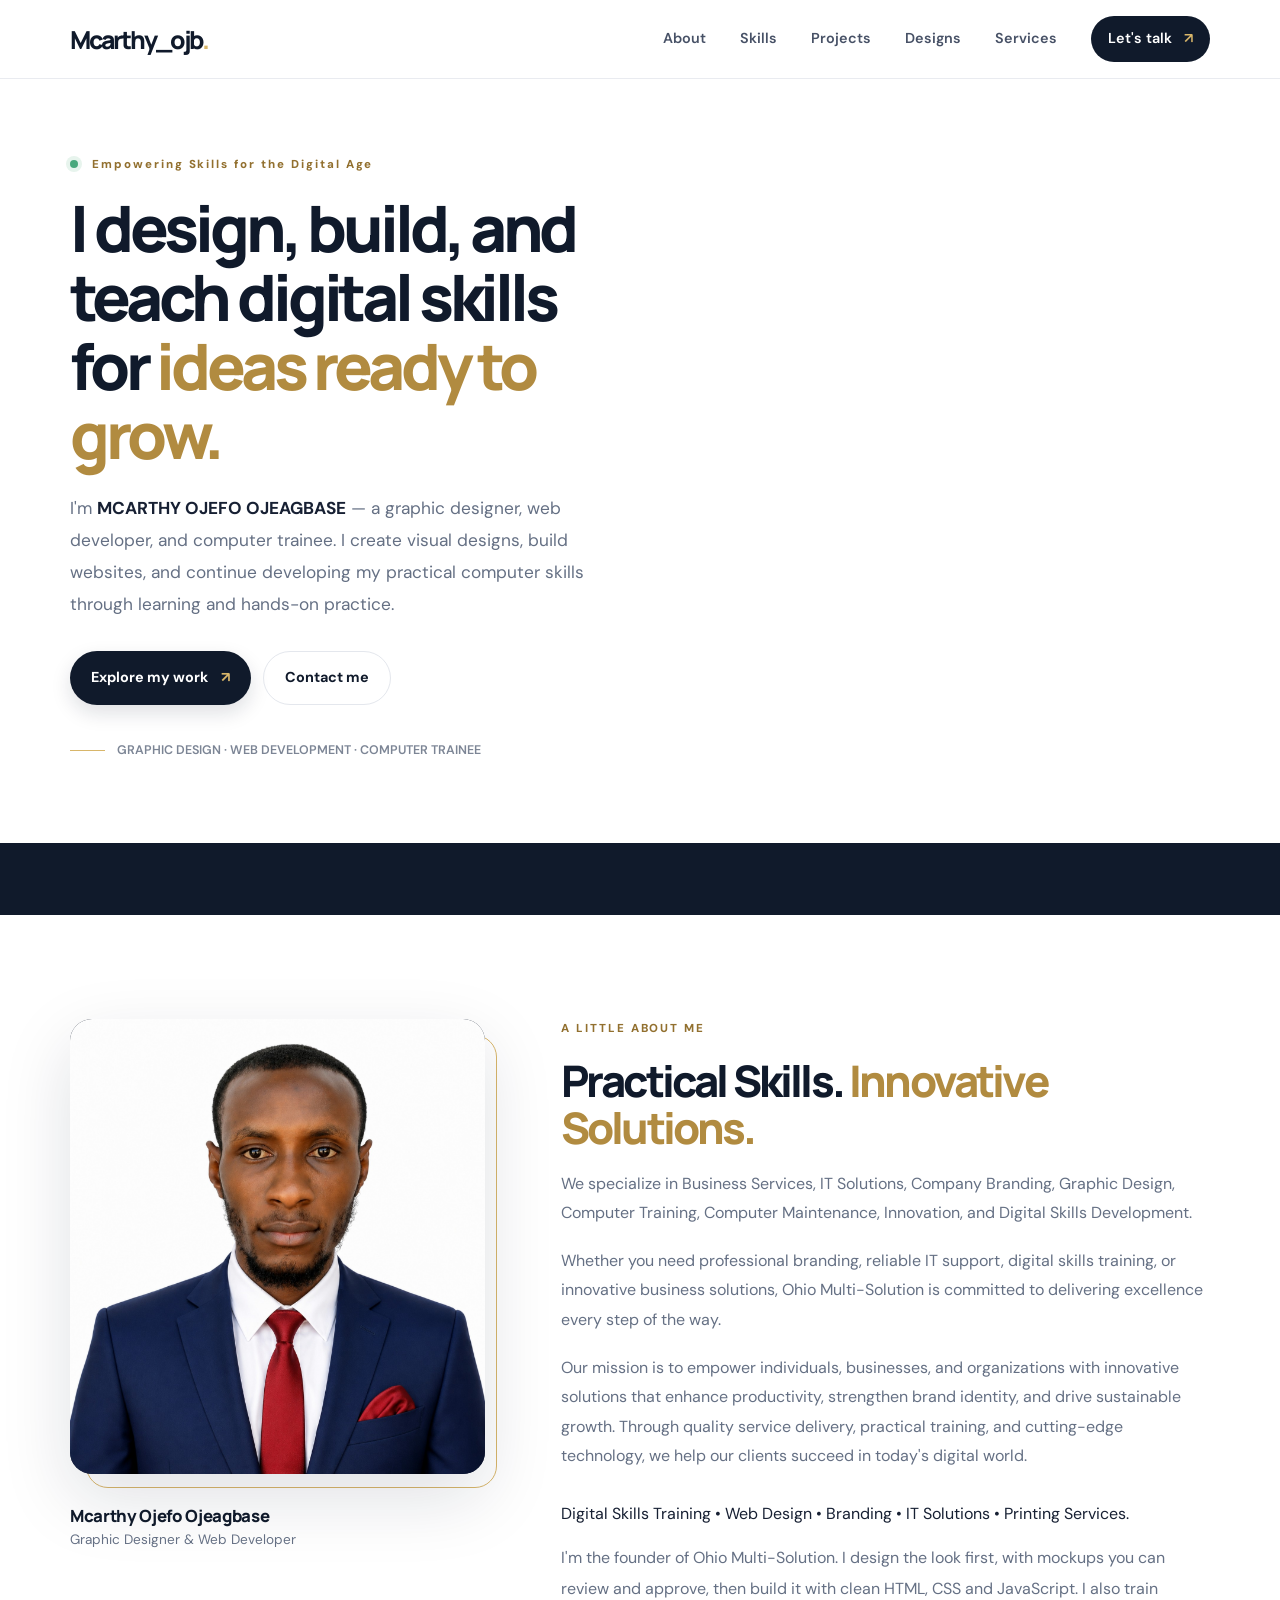
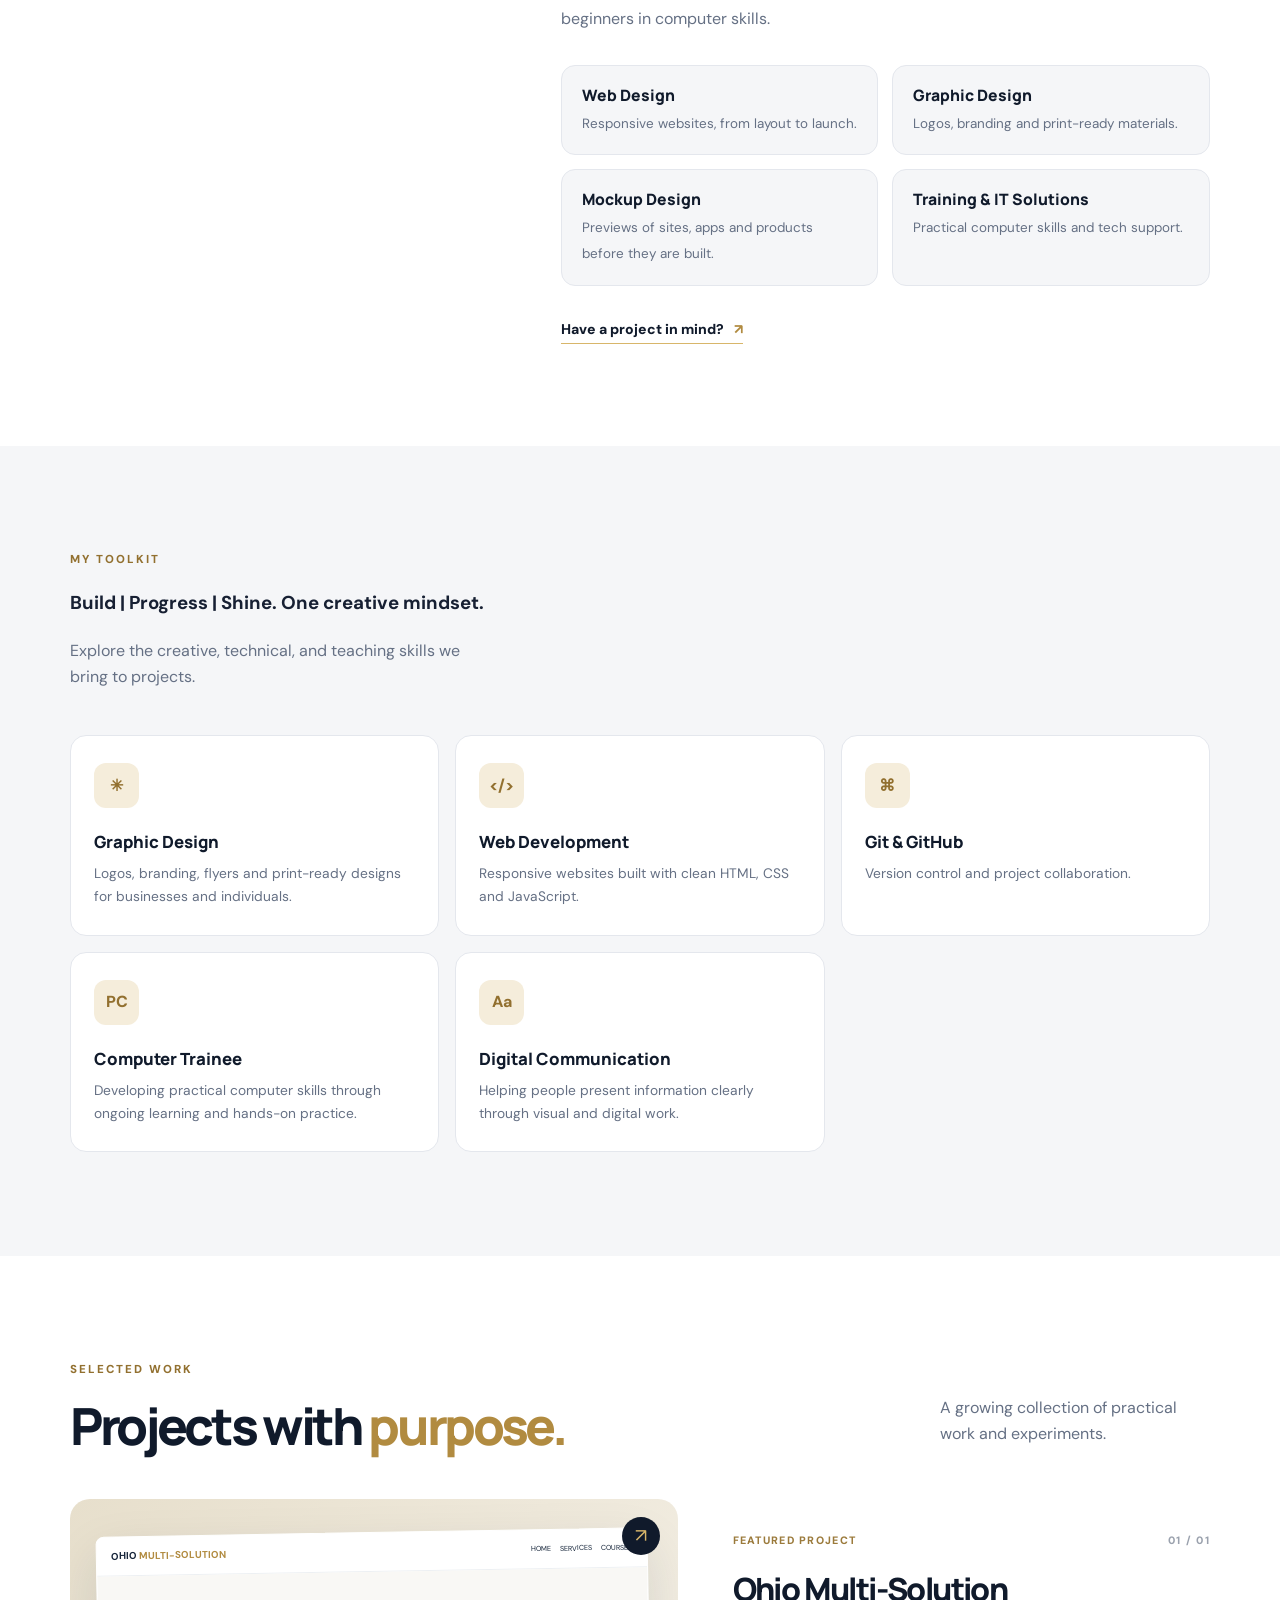
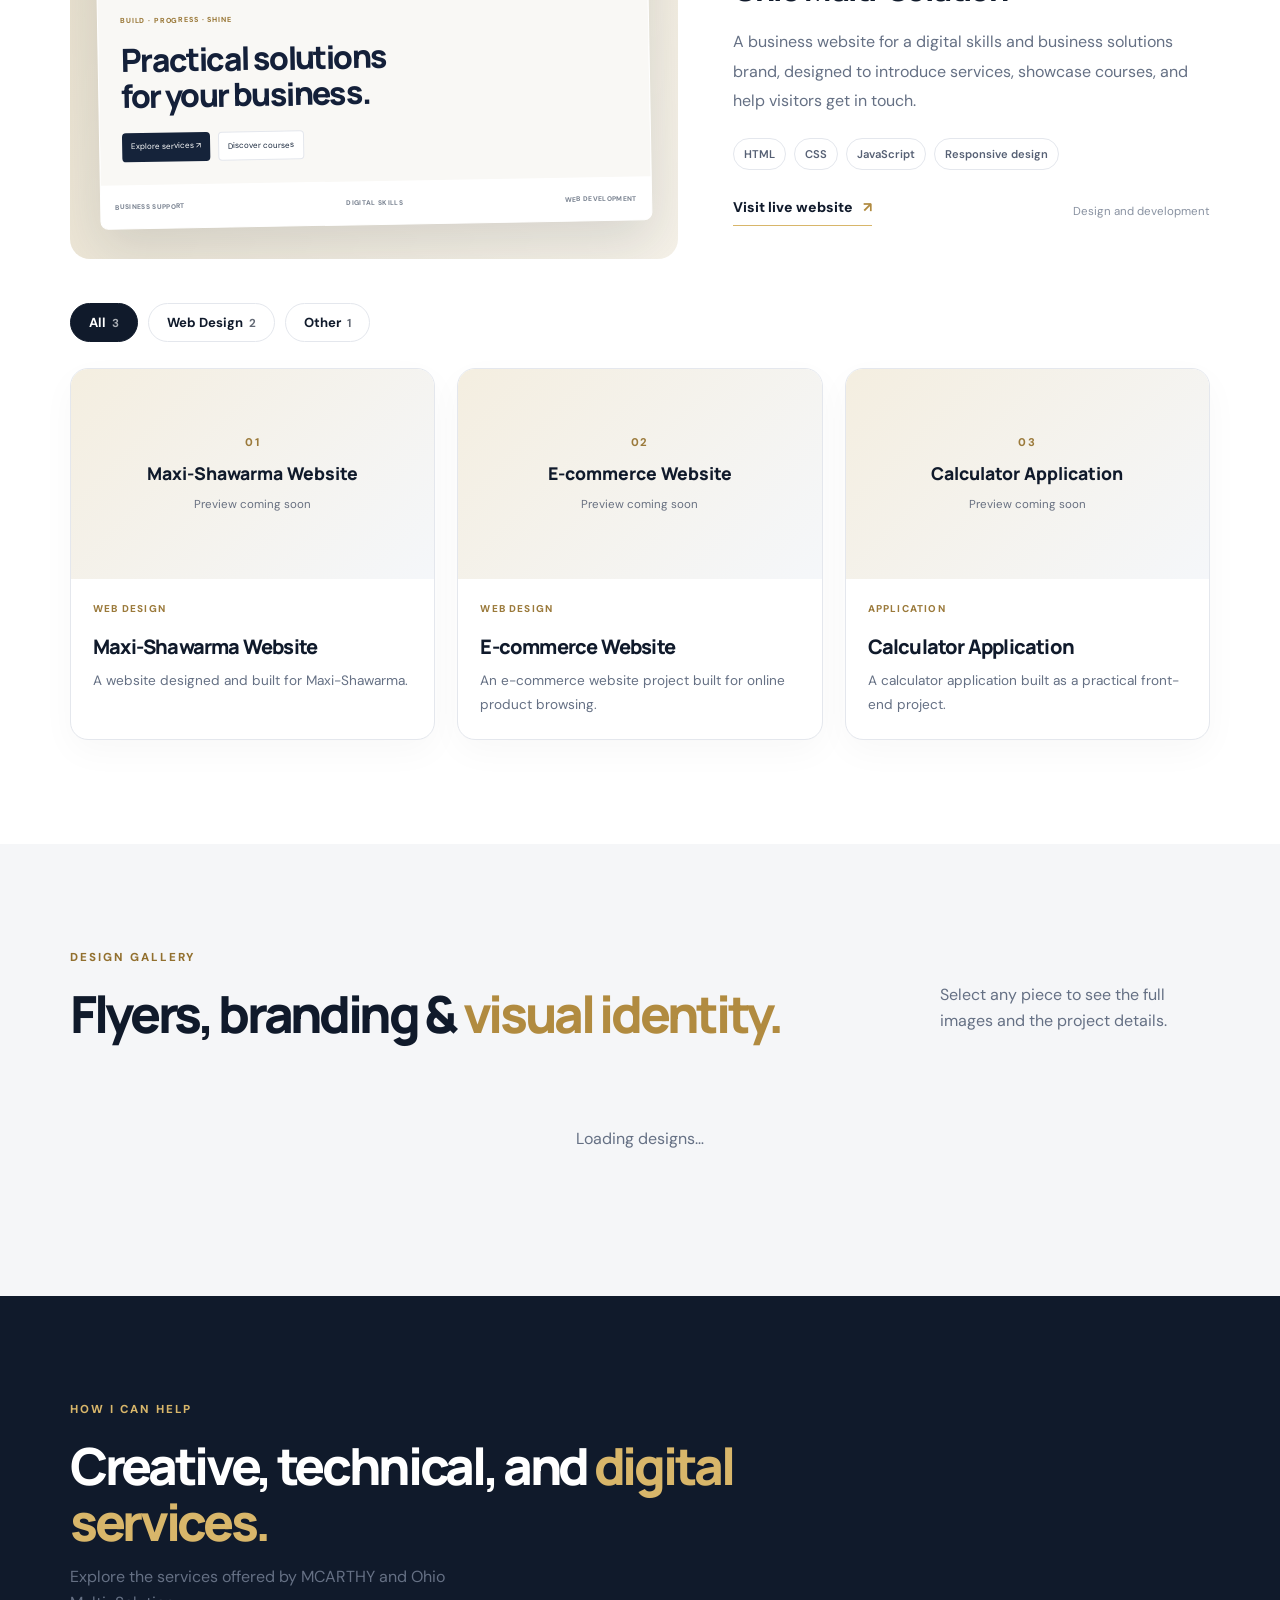
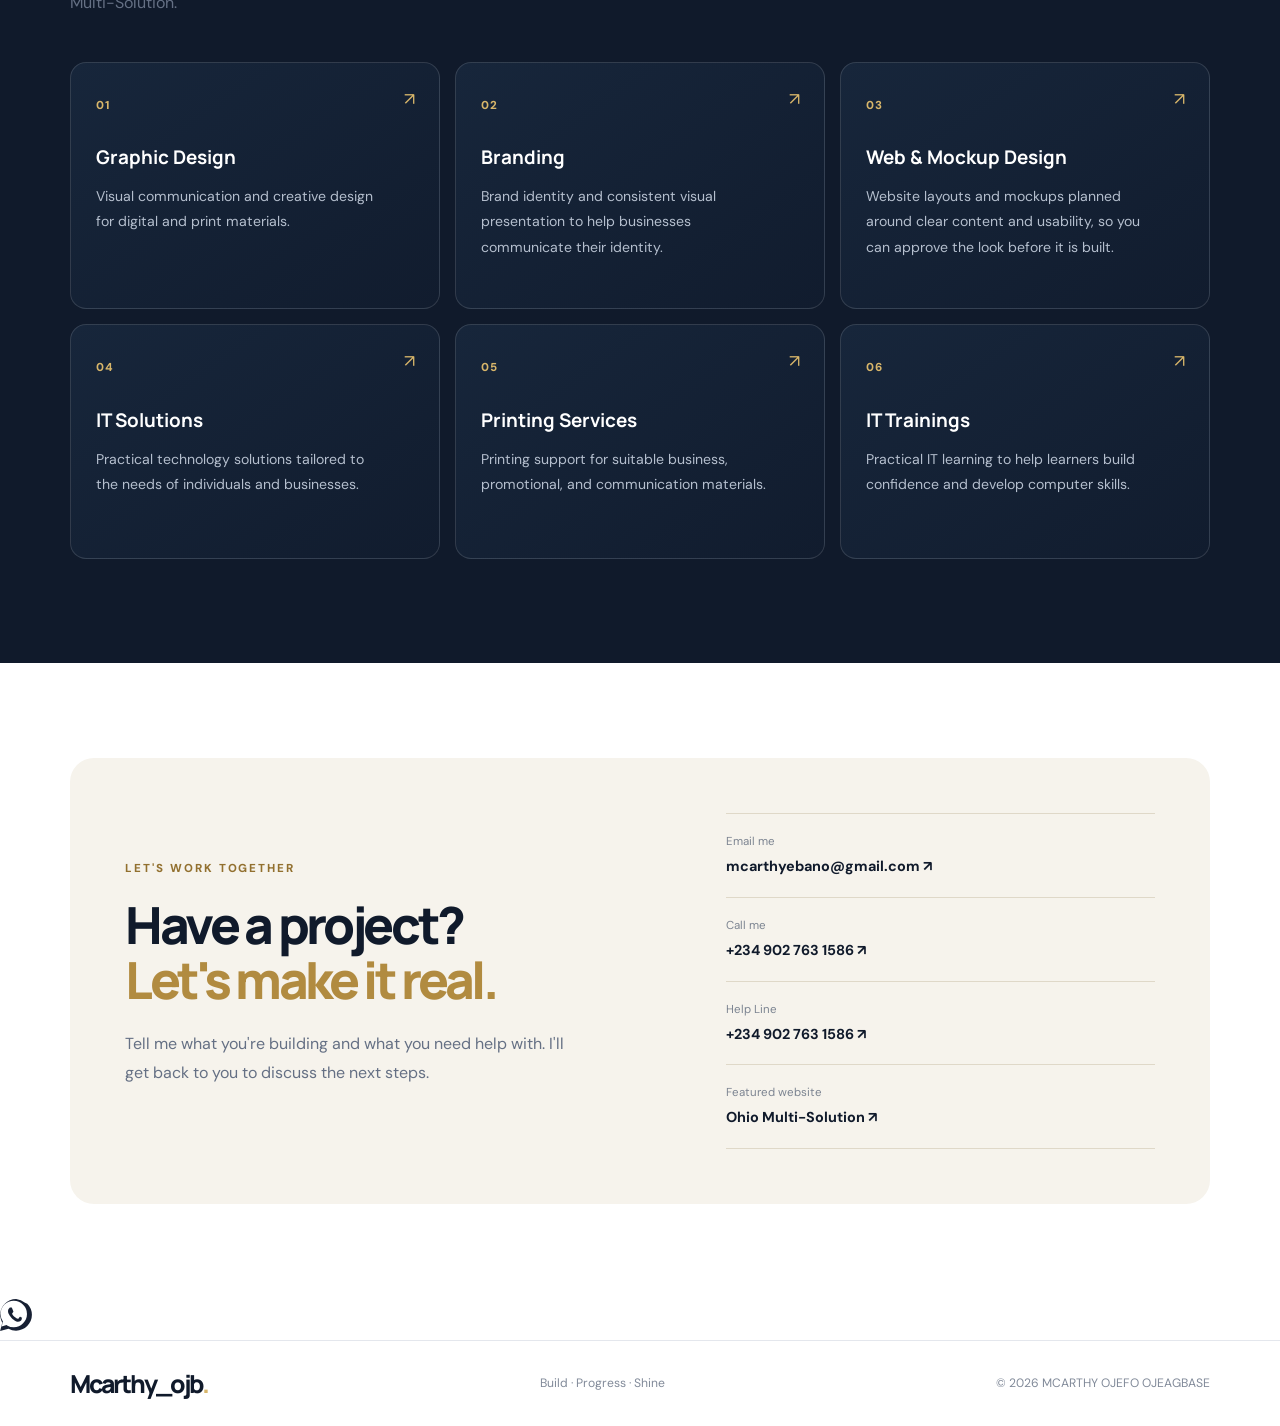
==== commit bde1e150: "update index.html" ====
--- a/index.html
+++ b/index.html
@@ -47,27 +47,9 @@
         </div>
         <div class="hero-note"><span class="note-line"></span><span>GRAPHIC DESIGN · WEB DEVELOPMENT · COMPUTER TRAINEE</span></div>
       </div>
-      <div class="hero-art" aria-hidden="true">
-        <div class="art-glow"></div>
-        <div class="browser-card">
-          <div class="browser-top"><div class="browser-dots"><i></i><i></i><i></i></div><span>your-next-website.dev</span><span class="browser-lock">⌑</span></div>
-          <div class="browser-content">
-            <div class="mock-label">DESIGN · CODE · LEARNING</div>
-            <div class="mock-title">Ideas into<br><em>impact.</em></div>
-            <div class="mock-line wide"></div><div class="mock-line"></div>
-            <div class="mock-button">Discover more <span>↗</span></div>
-            <div class="mock-orbit orbit-one"></div><div class="mock-orbit orbit-two"></div>
-            <div class="mock-spark">✳</div>
-          </div>
-        </div>
-        <div class="floating-tag tag-code"><span>&lt;/&gt;</span> Creative solutions</div>
-        <div class="floating-tag tag-responsive"><span>▣</span> Build · Progress · Shine</div>
-        <div class="hero-index">01 <span>/</span> 04</div>
-      </div>
-    </section>
-
+    </section>
     <section class="trust-strip">
-      <div class="container trust-inner"><span>BUILT WITH CARE</span><i></i><span>DESIGNED FOR PEOPLE</span><i></i><span>MADE TO WORK ON EVERY SCREEN</span></div>
+      <div class="container trust-inner"></div>
     </section>
 
     <section class="section container" id="about">
@@ -182,12 +164,30 @@
         <div><p class="eyebrow">LET'S WORK TOGETHER</p><h2>Have a project?<br><span>Let's make it real.</span></h2><p class="contact-copy">Tell me what you're building and what you need help with. I'll get back to you to discuss the next steps.</p></div>
         <div class="contact-links">
           <a class="contact-link" href="mailto:mcarthyebano@gmail.com"><span>Email me</span><strong>mcarthyebano@gmail.com ↗</strong></a>
-          <a class="contact-link" href="https://github.com/DevOjb/github" target="_blank" rel="noopener noreferrer"><span>GitHub</span><strong>View my code ↗</strong></a>
+          <a class="contact-link" href="tel:+234 902 763 1586" target="_blank" rel="noopener noreferrer"><span>Call me</span><strong>+234 902 763 1586 ↗</strong></a>
+          <a class="contact-link" href="tel:+234 704 776 8147" target="_blank" rel="noopener noreferrer"><span>Help Line</span><strong>+234 902 763 1586 ↗</strong></a>
           <a class="contact-link" href="https://ohiomultisolution.netlify.app/" target="_blank" rel="noopener noreferrer"><span>Featured website</span><strong>Ohio Multi-Solution ↗</strong></a>
         </div>
       </div>
     </section>
-  </main>
+<!-- Floating WhatsApp Button -->
+<a
+  href="https://wa.me/2347047768147"
+  target="_blank"
+  rel="noopener noreferrer"
+  class="whatsapp-float"
+  aria-label="Chat with me on WhatsApp"
+>
+  <svg xmlns="http://www.w3.org/2000/svg"
+       viewBox="0 0 24 24"
+       fill="currentColor"
+       width="32"
+       height="32"
+       aria-hidden="true">
+    <path d="M17.472 14.382c-.297-.149-1.758-.867-2.03-.967-.273-.099-.471-.148-.67.15-.197.297-.767.966-.94 1.164-.173.199-.347.223-.644.075-.297-.15-1.255-.463-2.39-1.475-.883-.788-1.48-1.761-1.653-2.059-.173-.297-.018-.458.13-.606.134-.133.298-.347.446-.52.149-.174.198-.298.298-.497.099-.198.05-.371-.025-.52-.075-.149-.669-1.612-.916-2.207-.242-.579-.487-.5-.669-.51-.173-.008-.371-.01-.57-.01-.198 0-.52.074-.792.372-.272.297-1.04 1.016-1.04 2.479 0 1.462 1.065 2.875 1.213 3.074.149.198 2.096 3.2 5.077 4.487.709.306 1.262.489 1.871.118.571-.085 1.758-.719 2.006-1.413.248-.694.248-1.289.173-1.413-.074-.124-.272-.198-.57-.347m-5.421 7.403h-.004a9.87 9.87 0 01-5.031-1.378l-.361-.214-3.741.982.998-3.648-.235-.374a9.86 9.86 0 01-1.51-5.26c.001-5.45 4.436-9.884 9.888-9.884 2.64 0 5.122 1.03 6.988 2.898a9.825 9.825 0 012.893 6.994c-.003 5.45-4.437 9.884-9.885 9.884m8.413-18.297A11.815 11.815 0 0012.05 0C5.495 0 .16 5.335.157 11.892c0 2.096.547 4.142 1.588 5.945L.057 24l6.305-1.654a11.882 11.882 0 005.683 1.448h.005c6.554 0 11.89-5.335 11.893-11.893a11.821 11.821 0 00-3.48-8.413z"/>
+  </svg>
+</a>
+    </main>
 
   <footer class="site-footer">
     <div class="container footer-inner"><a class="brand" href="#home">Mcarthy_ojb<span>.</span></a><p>Build · Progress · Shine</p><p>© <span id="year"></span> MCARTHY OJEFO OJEAGBASE</p></div>
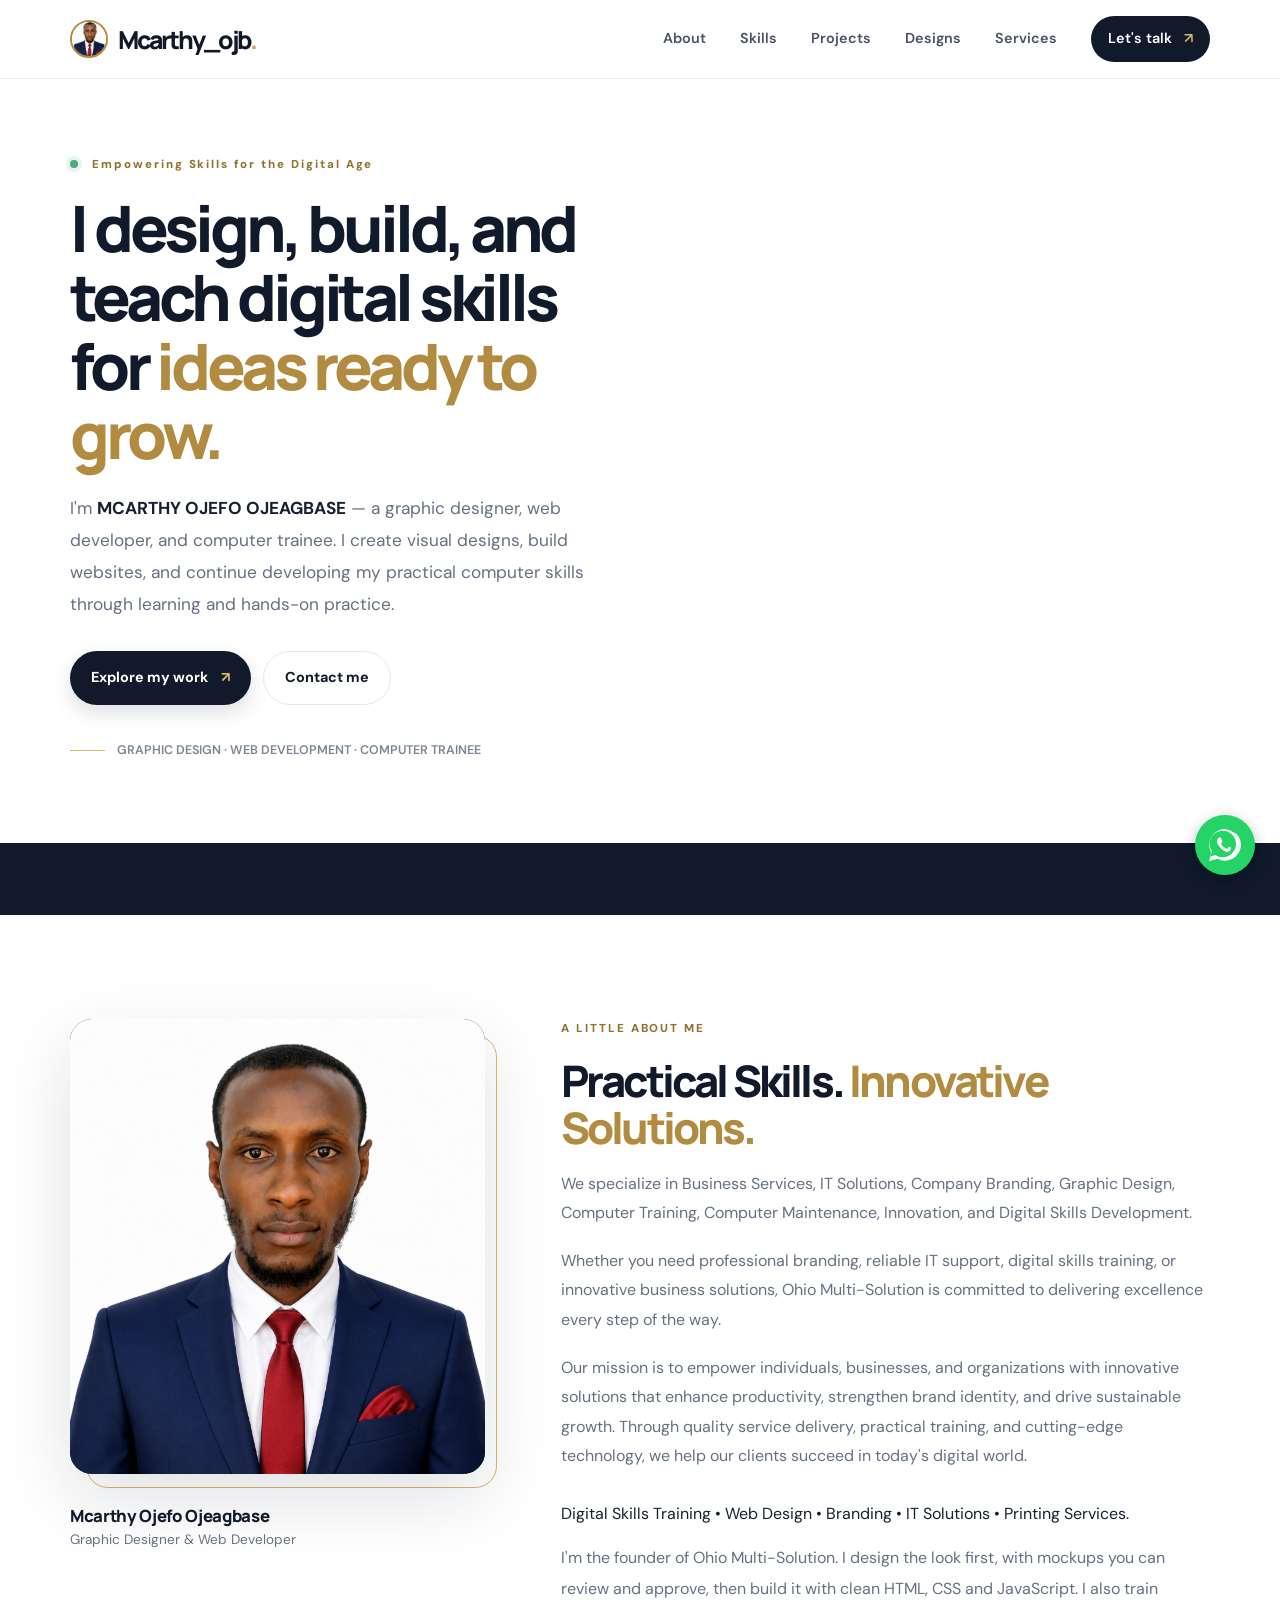
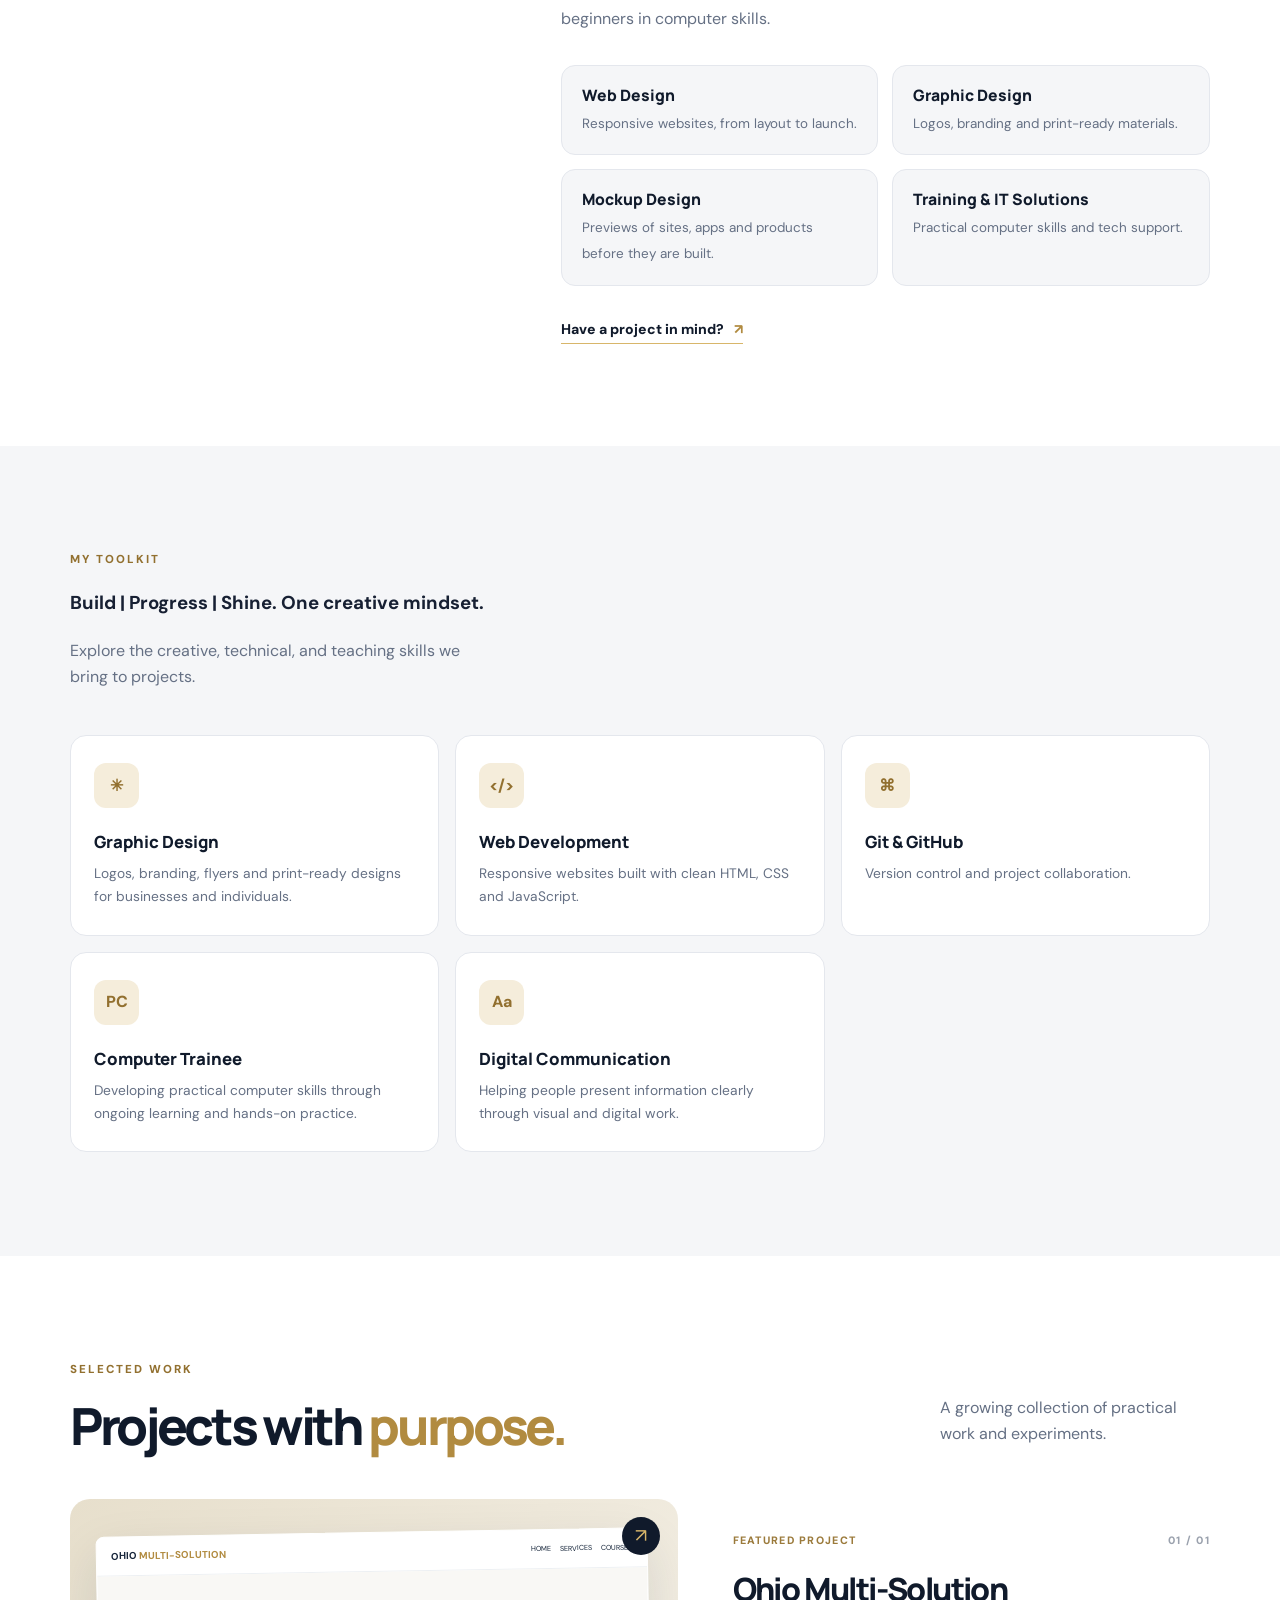
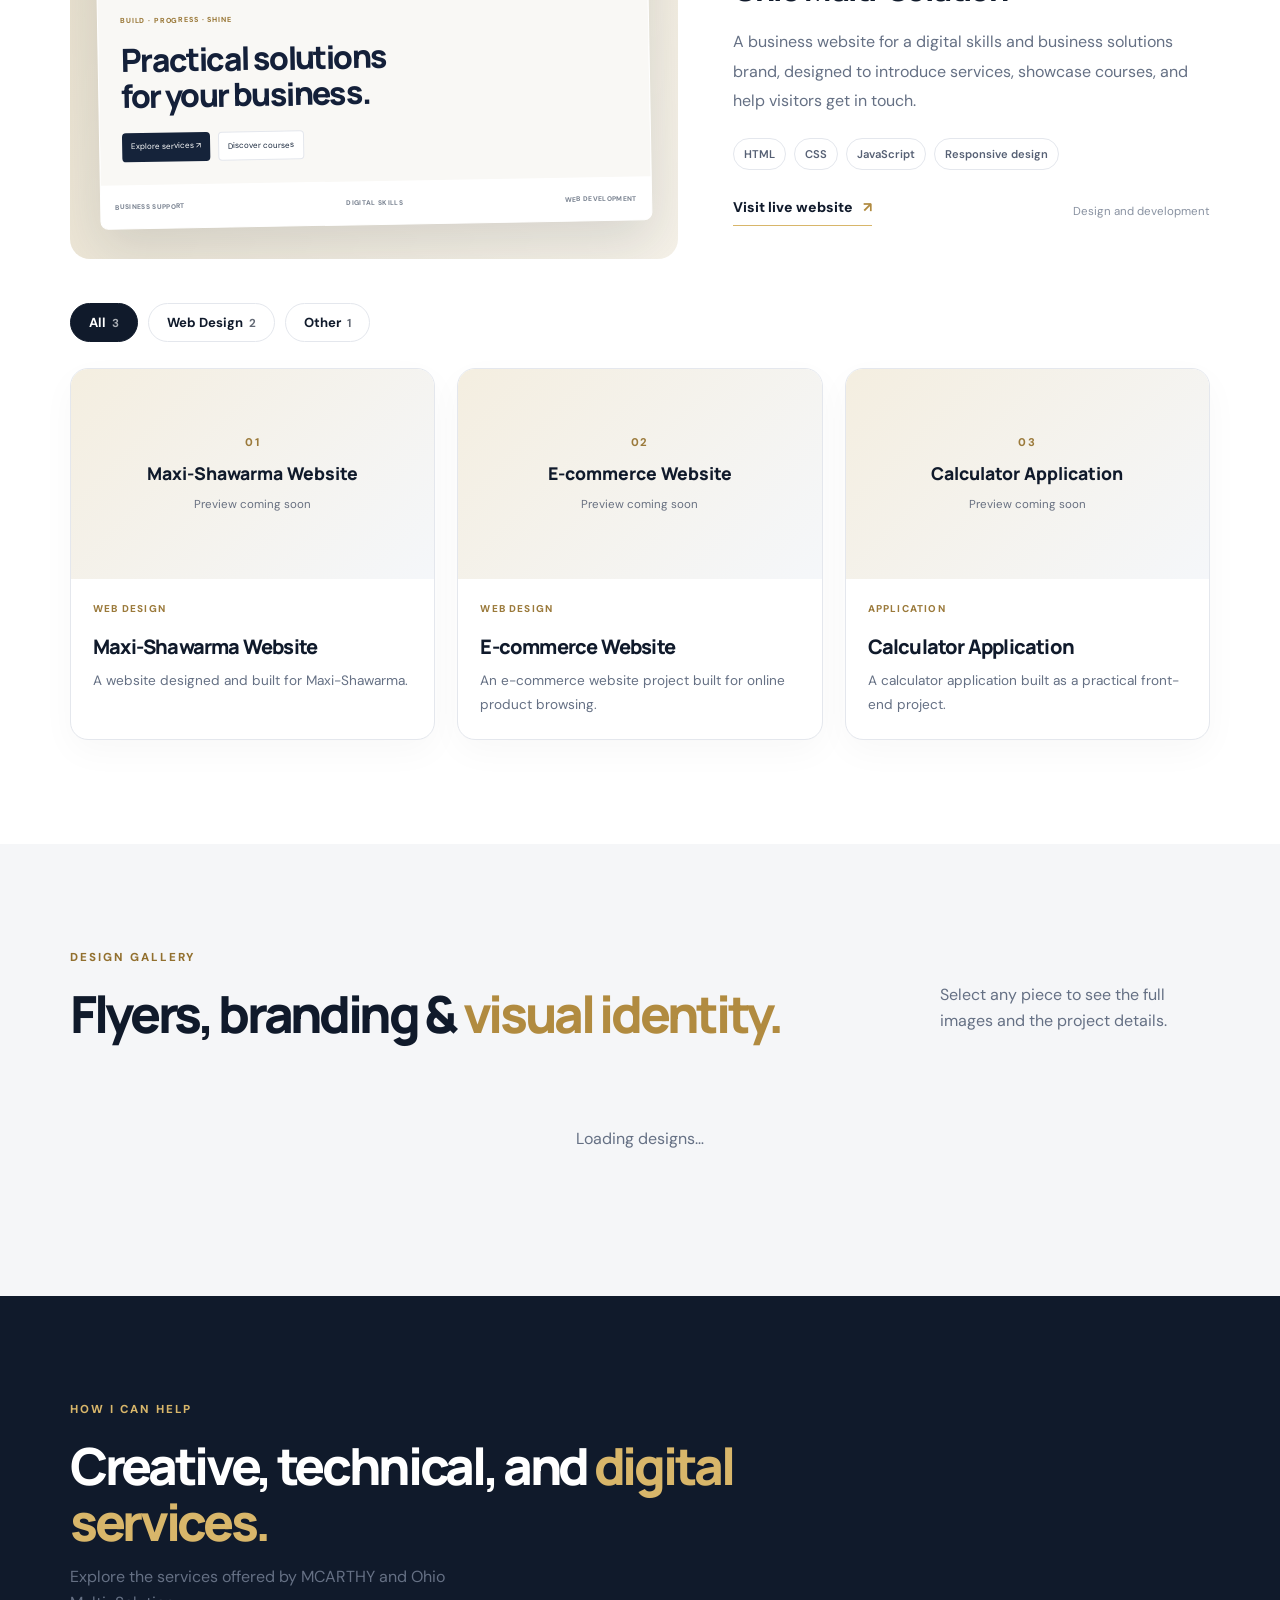
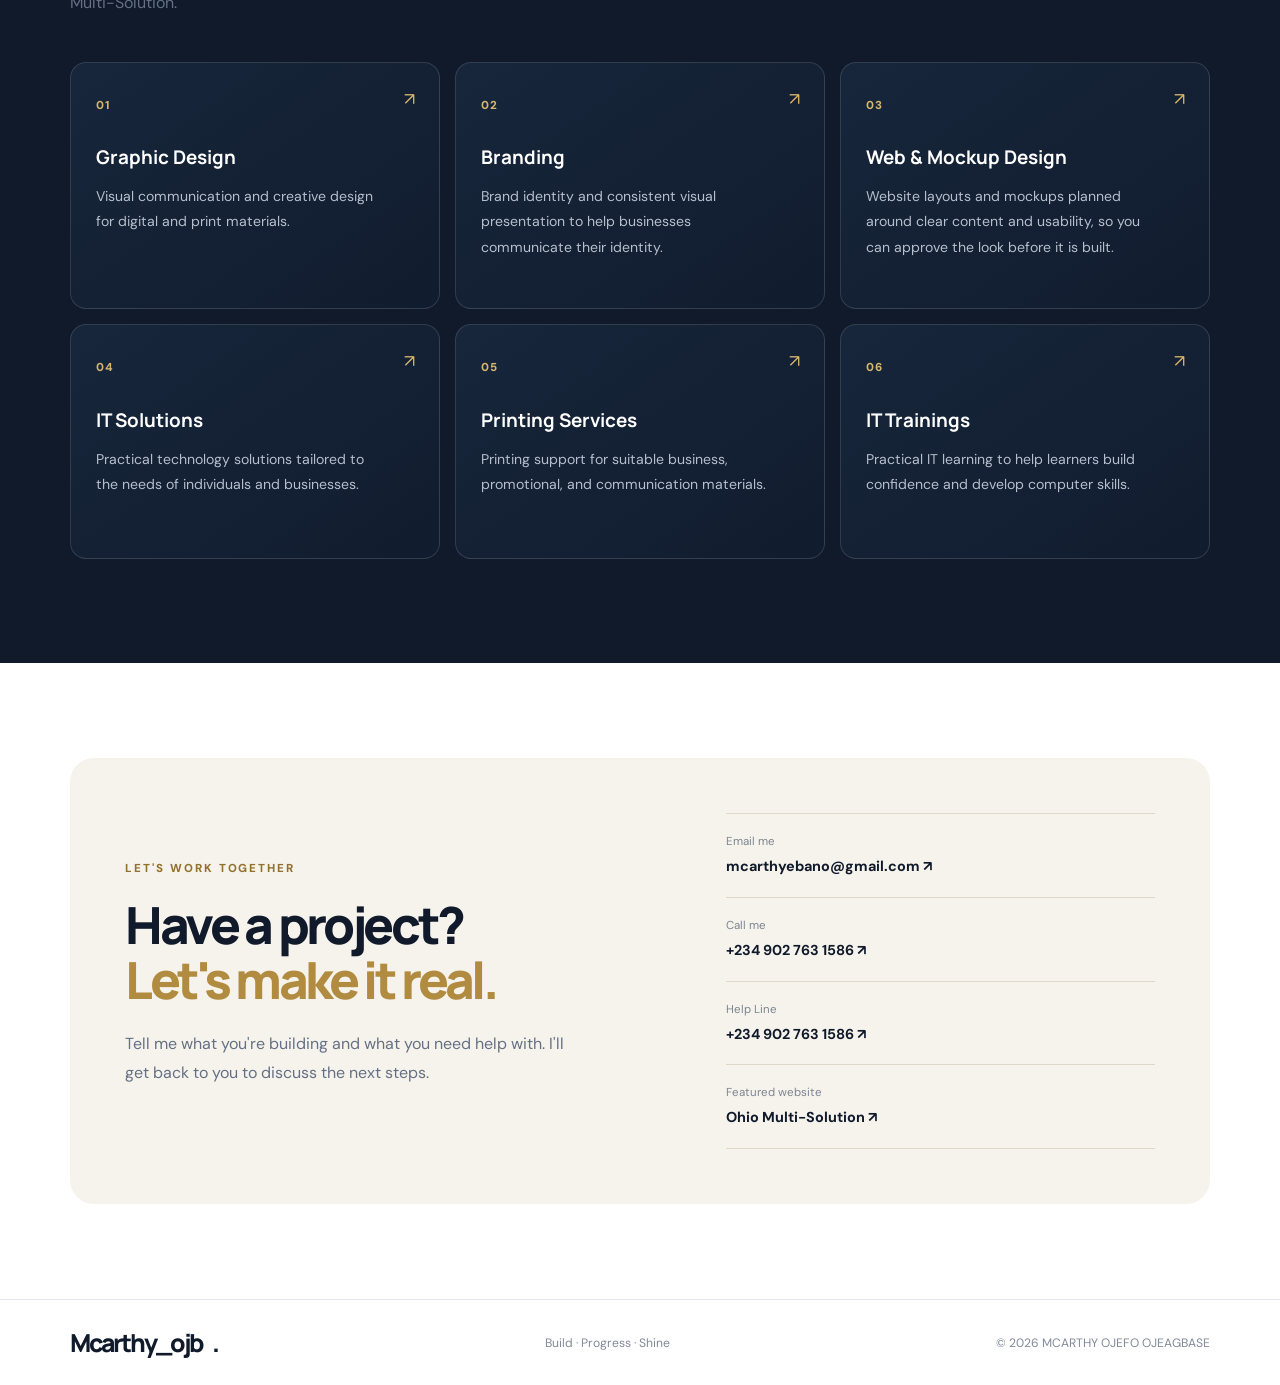
==== commit 904c7787: "updated index.html" ====
--- a/index.html
+++ b/index.html
@@ -20,7 +20,12 @@
   <a class="skip-link" href="#main">Skip to content</a>
   <header class="site-header">
     <nav class="nav container" aria-label="Main navigation">
-      <a class="brand" href="#home" aria-label="MCARTHY OJEFO OJEAGBASE home">Mcarthy_ojb<span>.</span></a>
+      
+<a class="brand" href="#home" aria-label="MCARTHY OJEFO OJEAGBASE home">
+  <img src="ojb.png" alt="McCarthy profile" class="brand-logo">
+  <span class="brand-name">Mcarthy_ojb<span class="brand-dot">.</span></span>
+</a>
+
       <button class="menu-toggle" aria-expanded="false" aria-controls="nav-links" aria-label="Open navigation">
         <span></span><span></span><span></span>
       </button>
--- a/css/style.css
+++ b/css/style.css
@@ -1,126 +1,1994 @@
-:root{--navy:#101a2b;--navy-2:#17263b;--gold:#d8b66a;--gold-light:#f1dfb0;--ink:#172033;--muted:#657084;--paper:#fff;--soft:#f5f6f8;--line:#e4e7ed;--radius:22px;--shadow:0 24px 70px rgba(16,26,43,.13)}
-*{box-sizing:border-box}html{scroll-behavior:smooth;scroll-padding-top:90px}body{margin:0;background:var(--paper);color:var(--ink);font-family:"DM Sans",sans-serif;line-height:1.65;-webkit-font-smoothing:antialiased}a{color:inherit;text-decoration:none}button,a{-webkit-tap-highlight-color:transparent}button{font:inherit}.container{width:min(1140px,calc(100% - 48px));margin-inline:auto}.section{padding-block:104px}.skip-link{position:absolute;left:-999px;top:12px;background:white;padding:12px;z-index:100}.skip-link:focus{left:12px}.site-header{position:sticky;top:0;z-index:50;background:rgba(255,255,255,.92);backdrop-filter:blur(16px);border-bottom:1px solid rgba(228,231,237,.8)}.nav{height:78px;display:flex;align-items:center;justify-content:space-between}.brand{font:800 1.55rem Manrope,sans-serif;letter-spacing:-.08em;color:var(--navy)}.brand span{color:var(--gold)}.nav-links{display:flex;align-items:center;gap:34px;font-size:.9rem;font-weight:600;color:#475166}.nav-links>a:not(.nav-cta):hover,.text-link:hover{color:#9b772e}.nav-cta{padding:11px 17px;background:var(--navy);color:#fff;border-radius:999px}.nav-cta span{color:var(--gold);margin-left:8px}.menu-toggle{display:none;border:0;background:none;padding:8px}.menu-toggle span{display:block;width:24px;height:2px;background:var(--navy);margin:5px}
-.hero{min-height:640px;display:grid;grid-template-columns:1.04fr .96fr;align-items:center;gap:46px;padding-top:76px;padding-bottom:82px}.eyebrow{font-size:.72rem;font-weight:800;letter-spacing:.17em;color:#92702f;margin:0 0 19px}.status-dot{display:inline-block;width:8px;height:8px;border-radius:50%;background:#49a87d;margin-right:9px;box-shadow:0 0 0 4px #e7f4ed}.hero h1,.section-heading h2,.contact-card h2{font:800 clamp(2.6rem,5vw,4.6rem)/1.08 Manrope,sans-serif;letter-spacing:-.065em;margin:0;color:var(--navy)}.hero h1 span,.section-heading h2 span,.contact-card h2 span{color:#b18b40}.hero-text{font-size:1.08rem;line-height:1.85;color:var(--muted);max-width:520px;margin:24px 0 30px}.hero-text strong{color:var(--ink)}.hero-actions{display:flex;gap:12px;flex-wrap:wrap}.button{display:inline-flex;align-items:center;justify-content:center;gap:13px;border-radius:999px;padding:14px 21px;font-size:.9rem;font-weight:700;transition:transform .2s,background .2s}.button:hover{transform:translateY(-2px)}.button-primary{background:var(--navy);color:white;box-shadow:0 8px 20px #101a2b22}.button-primary span{color:var(--gold)}.button-secondary{border:1px solid var(--line);color:var(--navy)}.button-secondary:hover{background:var(--soft)}.hero-note{display:flex;align-items:center;gap:12px;margin-top:35px;font-size:.78rem;color:#7c8595;font-weight:600}.note-line{height:1px;width:35px;background:var(--gold)}
-.hero-art{position:relative;min-height:430px;display:grid;place-items:center}.art-glow{position:absolute;width:350px;height:350px;border-radius:50%;background:radial-gradient(circle,#f2e8d0 0,rgba(242,232,208,.4) 48%,transparent 72%);right:6%;top:6%}.browser-card{position:relative;width:min(440px,100%);background:white;border:1px solid #e4e7ed;border-radius:15px;box-shadow:var(--shadow);overflow:hidden;transform:rotate(-2deg);z-index:2}.browser-top{height:43px;border-bottom:1px solid #edf0f4;display:flex;align-items:center;justify-content:space-between;padding:0 14px;color:#9299a6;font-size:.62rem}.browser-dots{display:flex;gap:5px}.browser-dots i{display:block;width:7px;height:7px;border-radius:50%;background:#d7dbe2}.browser-dots i:first-child{background:#d8b66a}.browser-lock{font-size:1rem}.browser-content{min-height:310px;padding:38px 32px;position:relative;overflow:hidden}.mock-label{font-size:.56rem;letter-spacing:.16em;color:#a08243;font-weight:800}.mock-title{font:800 2.7rem/1.08 Manrope,sans-serif;letter-spacing:-.07em;color:var(--navy);margin:16px 0}.mock-title em{color:#b18b40;font-style:normal}.mock-line{height:6px;width:42%;background:#e7eaf0;border-radius:10px;margin-top:9px}.mock-line.wide{width:64%}.mock-button{position:relative;z-index:2;background:var(--navy);color:white;display:inline-flex;gap:18px;padding:10px 13px;border-radius:5px;font-size:.65rem;margin-top:24px}.mock-button span{color:var(--gold)}.mock-orbit{position:absolute;border:1px solid #d8b66a77;border-radius:50%;width:190px;height:190px;right:-62px;bottom:-57px}.orbit-two{width:140px;height:140px;right:-35px;bottom:-32px}.mock-spark{position:absolute;right:45px;top:60px;color:var(--gold);font-size:2.4rem}.floating-tag{position:absolute;z-index:4;background:white;box-shadow:0 10px 35px #101a2b1c;border:1px solid #eef0f4;border-radius:12px;padding:12px 15px;font-size:.75rem;font-weight:700;color:var(--navy)}.floating-tag span{color:#b18b40;margin-right:7px}.tag-code{top:48px;left:-3px}.tag-responsive{bottom:39px;right:-9px}.hero-index{position:absolute;bottom:4px;left:10px;font-size:.75rem;font-weight:800;color:var(--navy)}.hero-index span{color:var(--gold);padding:0 7px}
-.trust-strip{background:var(--navy);color:#d6dce6}.trust-inner{min-height:72px;display:flex;align-items:center;justify-content:space-between;gap:18px;font-size:.65rem;letter-spacing:.13em;font-weight:700}.trust-inner i{width:4px;height:4px;background:var(--gold);border-radius:50%}.section-heading{max-width:720px;margin-bottom:45px}.section-heading h2,.contact-card h2{font-size:clamp(2.1rem,4vw,3.35rem)}.section-intro{color:var(--muted);max-width:400px;margin:15px 0 0}.about-grid{display:grid;grid-template-columns:.85fr 1.15fr;gap:90px}.about-lead{font:700 1.5rem/1.55 Manrope,sans-serif;color:var(--navy);letter-spacing:-.035em;margin:0}.about-detail p{color:var(--muted);margin:0 0 22px;line-height:1.9}.text-link{font-weight:800;font-size:.88rem;color:var(--navy);border-bottom:1px solid #d8b66a;padding-bottom:5px}.text-link span{color:#b18b40;margin-left:7px}
-.section-tinted{background:var(--soft)}.skills-grid{display:grid;grid-template-columns:repeat(4,1fr);gap:16px}.skill-card{background:white;border:1px solid var(--line);padding:27px 23px;border-radius:16px;transition:transform .2s,box-shadow .2s}.skill-card:hover{transform:translateY(-5px);box-shadow:0 15px 35px #101a2b0c}.skill-icon{width:45px;height:45px;border-radius:12px;background:#f5eddb;color:#92702f;display:grid;place-items:center;font-weight:800;font-size:1rem;margin-bottom:22px}.skill-card h3{font:800 1.05rem Manrope,sans-serif;margin:0 0 9px;color:var(--navy)}.skill-card p{font-size:.86rem;color:var(--muted);margin:0}
-.heading-row{display:flex;justify-content:space-between;align-items:end;gap:30px;max-width:none}.heading-row .section-intro{max-width:270px;margin:0 0 6px}.project-feature{display:grid;grid-template-columns:1.12fr .88fr;gap:55px;align-items:center}.project-visual{min-height:360px;border-radius:20px;background:linear-gradient(135deg,#e7dfcc,#f5f1e8);display:grid;place-items:center;position:relative;overflow:hidden;padding:28px}.visual-window{width:100%;min-height:290px;background:#fff;border-radius:8px;box-shadow:0 20px 50px #18253a20;overflow:hidden;transform:rotate(-1deg);border:1px solid #fff}.visual-nav{height:39px;display:flex;justify-content:space-between;align-items:center;padding:0 14px;border-bottom:1px solid #edf0f3;font-size:.45rem;color:#17263b}.visual-nav strong{font-size:.62rem}.visual-nav b{color:#b18b40}.visual-hero{padding:29px 22px 23px;background:#f9f8f5;min-height:190px}.visual-hero small{font-size:.45rem;letter-spacing:.12em;color:#9a7838;font-weight:800}.visual-hero h3{font:800 clamp(1.3rem,2.5vw,2rem)/1.12 Manrope,sans-serif;color:#142039;letter-spacing:-.05em;margin:12px 0 18px}.visual-pills{display:flex;gap:8px;flex-wrap:wrap}.visual-pills span{padding:7px 9px;background:#15233a;color:white;border-radius:4px;font-size:.5rem}.visual-pills span+span{background:white;color:#17263b;border:1px solid #e4e7ed}.visual-bottom{display:flex;justify-content:space-between;padding:16px 14px;color:#7b8492;font-size:.42rem;font-weight:800;letter-spacing:.05em}.visual-open{position:absolute;right:18px;top:18px;width:38px;height:38px;display:grid;place-items:center;border-radius:50%;background:var(--navy);color:var(--gold);font-size:1.2rem}.project-meta{display:flex;justify-content:space-between;color:#9b7a3b;font-size:.67rem;font-weight:800;letter-spacing:.12em}.project-meta span+span{color:#9aa1ad}.project-info h3{font:800 2rem Manrope,sans-serif;letter-spacing:-.05em;color:var(--navy);margin:18px 0 12px}.project-info>p{color:var(--muted);line-height:1.85}.tag-list{display:flex;gap:8px;flex-wrap:wrap;margin:22px 0 26px}.tag-list span{border:1px solid var(--line);border-radius:999px;padding:6px 10px;color:#566074;font-size:.7rem;font-weight:600}.project-actions{display:flex;align-items:center;justify-content:space-between;gap:12px;flex-wrap:wrap}.project-note{font-size:.72rem;color:#8992a1}.add-project-note{margin-top:35px;padding:22px 25px;background:#faf8f2;border:1px solid #eee5d1;border-radius:15px;display:flex;gap:17px;align-items:center}.add-project-icon{width:38px;height:38px;border-radius:50%;background:#e9ddbd;color:#87682e;display:grid;place-items:center;font-size:1.3rem;flex-shrink:0}.add-project-note strong{font:700 .95rem Manrope,sans-serif;color:var(--navy)}.add-project-note p{font-size:.83rem;color:var(--muted);margin:4px 0 0}
-.section-dark{background:var(--navy);color:white}.eyebrow-light{color:var(--gold)}.section-dark .section-heading h2{color:white}.section-dark .section-heading h2 span{color:var(--gold)}.services-grid{display:grid;grid-template-columns:repeat(3,1fr);gap:15px}.service-card{position:relative;padding:28px 25px 34px;border:1px solid #ffffff22;border-radius:16px;min-height:235px;background:linear-gradient(145deg,#17263b,#111c2e)}.service-number{font-size:.72rem;letter-spacing:.12em;color:var(--gold);font-weight:800}.service-card h3{font:700 1.18rem Manrope,sans-serif;margin:27px 0 10px}.service-card p{font-size:.88rem;color:#b5bfce;line-height:1.8;max-width:290px}.service-arrow{position:absolute;right:24px;top:22px;color:var(--gold);font-size:1.1rem}
-.contact-section{padding-block:95px}.contact-card{background:#f6f3ec;border-radius:24px;padding:55px;display:grid;grid-template-columns:1fr .8fr;gap:65px;align-items:center}.contact-card h2{font-size:clamp(2.2rem,4vw,3.5rem)}.contact-copy{max-width:440px;color:var(--muted);margin-top:23px;line-height:1.8}.contact-links{border-top:1px solid #dfd8c8}.contact-link{display:flex;flex-direction:column;gap:4px;padding:18px 0;border-bottom:1px solid #dfd8c8}.contact-link span{font-size:.72rem;color:#7c8491}.contact-link strong{font-size:.9rem;color:var(--navy);overflow-wrap:anywhere}.contact-link:hover strong{color:#92702f}.site-footer{border-top:1px solid var(--line)}.footer-inner{min-height:85px;display:flex;align-items:center;justify-content:space-between;gap:20px}.footer-inner p{font-size:.76rem;color:#818a99;margin:0}
-@media(max-width:900px){.hero{grid-template-columns:1fr 1fr;gap:24px}.hero h1{font-size:clamp(2.5rem,5.4vw,3.7rem)}.hero-art{min-height:380px}.browser-content{min-height:275px}.mock-title{font-size:2.2rem}.floating-tag{font-size:.67rem}.about-grid{gap:45px}.project-feature{gap:32px}.contact-card{padding:40px;gap:35px}.skills-grid{grid-template-columns:repeat(2,1fr)}}
-@media(max-width:680px){.container{width:min(100% - 36px,540px)}.section{padding-block:75px}.nav{height:68px}.menu-toggle{display:block;cursor:pointer}.nav-links{display:none;position:absolute;top:68px;left:0;right:0;padding:20px 24px 25px;background:white;border-bottom:1px solid var(--line);box-shadow:0 15px 25px #101a2b0d;flex-direction:column;align-items:stretch;gap:18px}.nav-links.is-open{display:flex}.nav-cta{text-align:center}.hero{display:flex;flex-direction:column;align-items:stretch;padding-top:62px;padding-bottom:60px;gap:25px}.hero h1{font-size:clamp(2.7rem,12vw,4rem)}.hero-text{font-size:1rem}.hero-art{min-height:350px;margin:0 4px}.browser-card{width:min(420px,94%)}.browser-content{min-height:260px;padding:30px 24px}.mock-title{font-size:2.4rem}.tag-code{left:0;top:25px}.tag-responsive{right:0;bottom:25px}.art-glow{width:290px;height:290px;right:4%}.trust-inner{justify-content:center;flex-wrap:wrap;padding-block:19px;gap:10px 15px;font-size:.56rem}.trust-inner i{display:none}.section-heading{margin-bottom:30px}.section-heading h2{font-size:2.5rem}.about-grid{grid-template-columns:1fr;gap:18px}.about-lead{font-size:1.3rem}.skills-grid{gap:12px}.skill-card{padding:21px 17px}.skill-icon{margin-bottom:15px}.heading-row{display:block}.heading-row .section-intro{margin-top:15px}.project-feature{grid-template-columns:1fr;gap:28px}.project-visual{min-height:300px;padding:20px}.visual-window{min-height:260px}.visual-hero{padding:25px 17px;min-height:170px}.visual-bottom{gap:8px;font-size:.35rem}.project-info h3{font-size:1.8rem}.services-grid{grid-template-columns:1fr}.service-card{min-height:190px}.service-card h3{margin-top:20px}.contact-section{padding-block:65px}.contact-card{padding:30px 22px;grid-template-columns:1fr;gap:28px}.contact-card h2{font-size:2.7rem}.footer-inner{padding-block:20px;flex-wrap:wrap}.footer-inner p{font-size:.7rem}.footer-inner p:nth-child(2){order:3;width:100%}}
-@media(prefers-reduced-motion:reduce){html{scroll-behavior:auto}*,*::before,*::after{animation-duration:.01ms!important;animation-iteration-count:1!important;transition-duration:.01ms!important}}
+:root {
+    --navy: #101a2b;
+    --navy-2:#17263b;
+    --gold: #d8b66a;
+    --gold-light: #f1dfb0;
+    --ink: #172033;
+    --muted: #657084;
+    --paper: #fff;
+    --soft: #f5f6f8;
+    --line: #e4e7ed;
+    --radius: 22px;
+    --shadow: 0 24px 70px rgba(16,26,43,.13)
+}
+
+* {
+    box-sizing: border-box
+}
+
+html {
+    scroll-behavior: smooth;
+    scroll-padding-top: 90px
+}
+
+body {
+    margin: 0;
+    background: var(--paper);
+    color: var(--ink);
+    font-family: "DM Sans",sans-serif;
+    line-height: 1.65;
+    -webkit-font-smoothing: antialiased
+}
+
+a {
+    color: inherit;
+    text-decoration: none
+}
+
+button,a {
+    -webkit-tap-highlight-color: transparent
+}
+
+button {
+    font: inherit
+}
+
+.container {
+    width: min(1140px,calc(100% - 48px));
+    margin-inline: auto
+}
+
+.section {
+    padding-block: 104px
+}
+
+.skip-link {
+    position: absolute;
+    left: -999px;
+    top: 12px;
+    background: white;
+    padding: 12px;
+    z-index: 100
+}
+
+.skip-link:focus {
+    left: 12px
+}
+
+.site-header {
+    position: sticky;
+    top: 0;
+    z-index: 50;
+    background: rgba(255,255,255,.92);
+    backdrop-filter: blur(16px);
+    border-bottom: 1px solid rgba(228,231,237,.8)
+}
+
+.nav {
+    height: 78px;
+    display: flex;
+    align-items: center;
+    justify-content: space-between
+}
+
+.brand {
+    font: 800 1.55rem Manrope,sans-serif;
+    letter-spacing: -.08em;
+    color: var(--navy)
+}
+
+.brand-dot {
+    color: var(--gold)
+}
+
+.nav-links {
+    display: flex;
+    align-items: center;
+    gap: 34px;
+    font-size: .9rem;
+    font-weight: 600;
+    color: #475166
+}
+
+.nav-links>a:not(.nav-cta):hover,.text-link:hover {
+    color: #9b772e
+}
+
+.nav-cta {
+    padding: 11px 17px;
+    background: var(--navy);
+    color: #fff;
+    border-radius: 999px
+}
+
+.nav-cta span {
+    color: var(--gold);
+    margin-left: 8px
+}
+
+.menu-toggle {
+    display: none;
+    border: 0;
+    background: none;
+    padding: 8px
+}
+
+.menu-toggle span {
+    display: block;
+    width: 24px;
+    height: 2px;
+    background: var(--navy);
+    margin: 5px
+}
+
+.hero {
+    min-height: 640px;
+    display: grid;
+    grid-template-columns: 1.04fr .96fr;
+    align-items: center;
+    gap: 46px;
+    padding-top: 76px;
+    padding-bottom: 82px
+}
+
+.eyebrow {
+    font-size: .72rem;
+    font-weight: 800;
+    letter-spacing: .17em;
+    color: #92702f;
+    margin: 0 0 19px
+}
+
+.status-dot {
+    display: inline-block;
+    width: 8px;
+    height: 8px;
+    border-radius: 50%;
+    background: #49a87d;
+    margin-right: 9px;
+    box-shadow: 0 0 0 4px #e7f4ed
+}
+
+.hero h1,.section-heading h2,.contact-card h2 {
+    font: 800 clamp(2.6rem,5vw,4.6rem)/1.08 Manrope,sans-serif;
+    letter-spacing: -.065em;
+    margin: 0;
+    color: var(--navy)
+}
+
+.hero h1 span,.section-heading h2 span,.contact-card h2 span {
+    color: #b18b40
+}
+
+.hero-text {
+    font-size: 1.08rem;
+    line-height: 1.85;
+    color: var(--muted);
+    max-width: 520px;
+    margin: 24px 0 30px
+}
+
+.hero-text strong {
+    color: var(--ink)
+}
+
+.hero-actions {
+    display: flex;
+    gap: 12px;
+    flex-wrap: wrap
+}
+
+.button {
+    display: inline-flex;
+    align-items: center;
+    justify-content: center;
+    gap: 13px;
+    border-radius: 999px;
+    padding: 14px 21px;
+    font-size: .9rem;
+    font-weight: 700;
+    transition: transform .2s,background .2s
+}
+
+.button:hover {
+    transform: translateY(-2px)
+}
+
+.button-primary {
+    background: var(--navy);
+    color: white;
+    box-shadow: 0 8px 20px #101a2b22
+}
+
+.button-primary span {
+    color: var(--gold)
+}
+
+.button-secondary {
+    border: 1px solid var(--line);
+    color: var(--navy)
+}
+
+.button-secondary:hover {
+    background: var(--soft)
+}
+
+.hero-note {
+    display: flex;
+    align-items: center;
+    gap: 12px;
+    margin-top: 35px;
+    font-size: .78rem;
+    color: #7c8595;
+    font-weight: 600
+}
+
+.note-line {
+    height: 1px;
+    width: 35px;
+    background: var(--gold)
+}
+
+.hero-art {
+    position: relative;
+    min-height: 430px;
+    display: grid;
+    place-items: center
+}
+
+.art-glow {
+    position: absolute;
+    width: 350px;
+    height: 350px;
+    border-radius: 50%;
+    background: radial-gradient(circle,#f2e8d0 0,rgba(242,232,208,.4) 48%,transparent 72%);
+    right: 6%;
+    top: 6%
+}
+
+.browser-card {
+    position: relative;
+    width: min(440px,100%);
+    background: white;
+    border: 1px solid #e4e7ed;
+    border-radius: 15px;
+    box-shadow: var(--shadow);
+    overflow: hidden;
+    transform: rotate(-2deg);
+    z-index: 2
+}
+
+.browser-top {
+    height: 43px;
+    border-bottom: 1px solid #edf0f4;
+    display: flex;
+    align-items: center;
+    justify-content: space-between;
+    padding: 0 14px;
+    color: #9299a6;
+    font-size: .62rem
+}
+
+.browser-dots {
+    display: flex;
+    gap: 5px
+}
+
+.browser-dots i {
+    display: block;
+    width: 7px;
+    height: 7px;
+    border-radius: 50%;
+    background: #d7dbe2
+}
+
+.browser-dots i:first-child {
+    background: #d8b66a
+}
+
+.browser-lock {
+    font-size: 1rem
+}
+
+.browser-content {
+    min-height: 310px;
+    padding: 38px 32px;
+    position: relative;
+    overflow: hidden
+}
+
+.mock-label {
+    font-size: .56rem;
+    letter-spacing: .16em;
+    color: #a08243;
+    font-weight: 800
+}
+
+.mock-title {
+    font: 800 2.7rem/1.08 Manrope,sans-serif;
+    letter-spacing: -.07em;
+    color: var(--navy);
+    margin: 16px 0
+}
+
+.mock-title em {
+    color: #b18b40;
+    font-style: normal
+}
+
+.mock-line {
+    height: 6px;
+    width: 42%;
+    background: #e7eaf0;
+    border-radius: 10px;
+    margin-top: 9px
+}
+
+.mock-line.wide {
+    width: 64%
+}
+
+.mock-button {
+    position: relative;
+    z-index: 2;
+    background: var(--navy);
+    color: white;
+    display: inline-flex;
+    gap: 18px;
+    padding: 10px 13px;
+    border-radius: 5px;
+    font-size: .65rem;
+    margin-top: 24px
+}
+
+.mock-button span {
+    color: var(--gold)
+}
+
+.mock-orbit {
+    position: absolute;
+    border: 1px solid #d8b66a77;
+    border-radius: 50%;
+    width: 190px;
+    height: 190px;
+    right: -62px;
+    bottom: -57px
+}
+
+.orbit-two {
+    width: 140px;
+    height: 140px;
+    right: -35px;
+    bottom: -32px
+}
+
+.mock-spark {
+    position: absolute;
+    right: 45px;
+    top: 60px;
+    color: var(--gold);
+    font-size: 2.4rem
+}
+
+.floating-tag {
+    position: absolute;
+    z-index: 4;
+    background: white;
+    box-shadow: 0 10px 35px #101a2b1c;
+    border: 1px solid #eef0f4;
+    border-radius: 12px;
+    padding: 12px 15px;
+    font-size: .75rem;
+    font-weight: 700;
+    color: var(--navy)
+}
+
+.floating-tag span {
+    color: #b18b40;
+    margin-right: 7px
+}
+
+.tag-code {
+    top: 48px;
+    left: -3px
+}
+
+.tag-responsive {
+    bottom: 39px;
+    right: -9px
+}
+
+.hero-index {
+    position: absolute;
+    bottom: 4px;
+    left: 10px;
+    font-size: .75rem;
+    font-weight: 800;
+    color: var(--navy)
+}
+
+.hero-index span {
+    color: var(--gold);
+    padding: 0 7px
+}
+
+.trust-strip {
+    background: var(--navy);
+    color: #d6dce6
+}
+
+.trust-inner {
+    min-height: 72px;
+    display: flex;
+    align-items: center;
+    justify-content: space-between;
+    gap: 18px;
+    font-size: .65rem;
+    letter-spacing: .13em;
+    font-weight: 700
+}
+
+.trust-inner i {
+    width: 4px;
+    height: 4px;
+    background: var(--gold);
+    border-radius: 50%
+}
+
+.section-heading {
+    max-width: 720px;
+    margin-bottom: 45px
+}
+
+.section-heading h2,.contact-card h2 {
+    font-size: clamp(2.1rem,4vw,3.35rem)
+}
+
+.section-intro {
+    color: var(--muted);
+    max-width: 400px;
+    margin: 15px 0 0
+}
+
+.about-grid {
+    display: grid;
+    grid-template-columns: .85fr 1.15fr;
+    gap: 90px
+}
+
+.about-lead {
+    font: 700 1.5rem/1.55 Manrope,sans-serif;
+    color: var(--navy);
+    letter-spacing: -.035em;
+    margin: 0
+}
+
+.about-detail p {
+    color: var(--muted);
+    margin: 0 0 22px;
+    line-height: 1.9
+}
+
+.text-link {
+    font-weight: 800;
+    font-size: .88rem;
+    color: var(--navy);
+    border-bottom: 1px solid #d8b66a;
+    padding-bottom: 5px
+}
+
+.text-link span {
+    color: #b18b40;
+    margin-left: 7px
+}
+
+.section-tinted {
+    background: var(--soft)
+}
+
+.skills-grid {
+    display: grid;
+    grid-template-columns: repeat(4,1fr);
+    gap: 16px
+}
+
+.skill-card {
+    background: white;
+    border: 1px solid var(--line);
+    padding: 27px 23px;
+    border-radius: 16px;
+    transition: transform .2s,box-shadow .2s
+}
+
+.skill-card:hover {
+    transform: translateY(-5px);
+    box-shadow: 0 15px 35px #101a2b0c
+}
+
+.skill-icon {
+    width: 45px;
+    height: 45px;
+    border-radius: 12px;
+    background: #f5eddb;
+    color: #92702f;
+    display: grid;
+    place-items: center;
+    font-weight: 800;
+    font-size: 1rem;
+    margin-bottom: 22px
+}
+
+.skill-card h3 {
+    font: 800 1.05rem Manrope,sans-serif;
+    margin: 0 0 9px;
+    color: var(--navy)
+}
+
+.skill-card p {
+    font-size: .86rem;
+    color: var(--muted);
+    margin: 0
+}
+
+.heading-row {
+    display: flex;
+    justify-content: space-between;
+    align-items: end;
+    gap: 30px;
+    max-width: none
+}
+
+.heading-row .section-intro {
+    max-width: 270px;
+    margin: 0 0 6px
+}
+
+.project-feature {
+    display: grid;
+    grid-template-columns: 1.12fr .88fr;
+    gap: 55px;
+    align-items: center
+}
+
+.project-visual {
+    min-height: 360px;
+    border-radius: 20px;
+    background: linear-gradient(135deg,#e7dfcc,#f5f1e8);
+    display: grid;
+    place-items: center;
+    position: relative;
+    overflow: hidden;
+    padding: 28px
+}
+
+.visual-window {
+    width: 100%;
+    min-height: 290px;
+    background: #fff;
+    border-radius: 8px;
+    box-shadow: 0 20px 50px #18253a20;
+    overflow: hidden;
+    transform: rotate(-1deg);
+    border: 1px solid #fff
+}
+
+.visual-nav {
+    height: 39px;
+    display: flex;
+    justify-content: space-between;
+    align-items: center;
+    padding: 0 14px;
+    border-bottom: 1px solid #edf0f3;
+    font-size: .45rem;
+    color: #17263b
+}
+
+.visual-nav strong {
+    font-size: .62rem
+}
+
+.visual-nav b {
+    color: #b18b40
+}
+
+.visual-hero {
+    padding: 29px 22px 23px;
+    background: #f9f8f5;
+    min-height: 190px
+}
+
+.visual-hero small {
+    font-size: .45rem;
+    letter-spacing: .12em;
+    color: #9a7838;
+    font-weight: 800
+}
+
+.visual-hero h3 {
+    font: 800 clamp(1.3rem,2.5vw,2rem)/1.12 Manrope,sans-serif;
+    color: #142039;
+    letter-spacing: -.05em;
+    margin: 12px 0 18px
+}
+
+.visual-pills {
+    display: flex;
+    gap: 8px;
+    flex-wrap: wrap
+}
+
+.visual-pills span {
+    padding: 7px 9px;
+    background: #15233a;
+    color: white;
+    border-radius: 4px;
+    font-size: .5rem
+}
+
+.visual-pills span+span {
+    background: white;
+    color: #17263b;
+    border: 1px solid #e4e7ed
+}
+
+.visual-bottom {
+    display: flex;
+    justify-content: space-between;
+    padding: 16px 14px;
+    color: #7b8492;
+    font-size: .42rem;
+    font-weight: 800;
+    letter-spacing: .05em
+}
+
+.visual-open {
+    position: absolute;
+    right: 18px;
+    top: 18px;
+    width: 38px;
+    height: 38px;
+    display: grid;
+    place-items: center;
+    border-radius: 50%;
+    background: var(--navy);
+    color: var(--gold);
+    font-size: 1.2rem
+}
+
+.project-meta {
+    display: flex;
+    justify-content: space-between;
+    color: #9b7a3b;
+    font-size: .67rem;
+    font-weight: 800;
+    letter-spacing: .12em
+}
+
+.project-meta span+span {
+    color: #9aa1ad
+}
+
+.project-info h3 {
+    font: 800 2rem Manrope,sans-serif;
+    letter-spacing: -.05em;
+    color: var(--navy);
+    margin: 18px 0 12px
+}
+
+.project-info>p {
+    color: var(--muted);
+    line-height: 1.85
+}
+
+.tag-list {
+    display: flex;
+    gap: 8px;
+    flex-wrap: wrap;
+    margin: 22px 0 26px
+}
+
+.tag-list span {
+    border: 1px solid var(--line);
+    border-radius: 999px;
+    padding: 6px 10px;
+    color: #566074;
+    font-size: .7rem;
+    font-weight: 600
+}
+
+.project-actions {
+    display: flex;
+    align-items: center;
+    justify-content: space-between;
+    gap: 12px;
+    flex-wrap: wrap
+}
+
+.project-note {
+    font-size: .72rem;
+    color: #8992a1
+}
+
+.add-project-note {
+    margin-top: 35px;
+    padding: 22px 25px;
+    background: #faf8f2;
+    border: 1px solid #eee5d1;
+    border-radius: 15px;
+    display: flex;
+    gap: 17px;
+    align-items: center
+}
+
+.add-project-icon {
+    width: 38px;
+    height: 38px;
+    border-radius: 50%;
+    background: #e9ddbd;
+    color: #87682e;
+    display: grid;
+    place-items: center;
+    font-size: 1.3rem;
+    flex-shrink: 0
+}
+
+.add-project-note strong {
+    font: 700 .95rem Manrope,sans-serif;
+    color: var(--navy)
+}
+
+.add-project-note p {
+    font-size: .83rem;
+    color: var(--muted);
+    margin: 4px 0 0
+}
+
+.section-dark {
+    background: var(--navy);
+    color: white
+}
+
+.eyebrow-light {
+    color: var(--gold)
+}
+
+.section-dark .section-heading h2 {
+    color: white
+}
+
+.section-dark .section-heading h2 span {
+    color: var(--gold)
+}
+
+.services-grid {
+    display: grid;
+    grid-template-columns: repeat(3,1fr);
+    gap: 15px
+}
+
+.service-card {
+    position: relative;
+    padding: 28px 25px 34px;
+    border: 1px solid #ffffff22;
+    border-radius: 16px;
+    min-height: 235px;
+    background: linear-gradient(145deg,#17263b,#111c2e)
+}
+
+.service-number {
+    font-size: .72rem;
+    letter-spacing: .12em;
+    color: var(--gold);
+    font-weight: 800
+}
+
+.service-card h3 {
+    font: 700 1.18rem Manrope,sans-serif;
+    margin: 27px 0 10px
+}
+
+.service-card p {
+    font-size: .88rem;
+    color: #b5bfce;
+    line-height: 1.8;
+    max-width: 290px
+}
+
+.service-arrow {
+    position: absolute;
+    right: 24px;
+    top: 22px;
+    color: var(--gold);
+    font-size: 1.1rem
+}
+
+.contact-section {
+    padding-block: 95px
+}
+
+.contact-card {
+    background: #f6f3ec;
+    border-radius: 24px;
+    padding: 55px;
+    display: grid;
+    grid-template-columns: 1fr .8fr;
+    gap: 65px;
+    align-items: center
+}
+
+.contact-card h2 {
+    font-size: clamp(2.2rem,4vw,3.5rem)
+}
+
+.contact-copy {
+    max-width: 440px;
+    color: var(--muted);
+    margin-top: 23px;
+    line-height: 1.8
+}
+
+.contact-links {
+    border-top: 1px solid #dfd8c8
+}
+
+.contact-link {
+    display: flex;
+    flex-direction: column;
+    gap: 4px;
+    padding: 18px 0;
+    border-bottom: 1px solid #dfd8c8
+}
+
+.contact-link span {
+    font-size: .72rem;
+    color: #7c8491
+}
+
+.contact-link strong {
+    font-size: .9rem;
+    color: var(--navy);
+    overflow-wrap: anywhere
+}
+
+.contact-link:hover strong {
+    color: #92702f
+}
+
+.site-footer {
+    border-top: 1px solid var(--line)
+}
+
+.footer-inner {
+    min-height: 85px;
+    display: flex;
+    align-items: center;
+    justify-content: space-between;
+    gap: 20px
+}
+
+.footer-inner p {
+    font-size: .76rem;
+    color: #818a99;
+    margin: 0
+}
+
+@media(max-width:900px) {
+    .hero {
+        grid-template-columns: 1fr 1fr;
+        gap: 24px
+    }
+    .hero h1 {
+        font-size: clamp(2.5rem,5.4vw,3.7rem)
+    }
+    .hero-art {
+        min-height: 380px
+    }
+    .browser-content {
+        min-height: 275px
+    }
+    .mock-title {
+        font-size: 2.2rem
+    }
+    .floating-tag {
+        font-size: .67rem
+    }
+    .about-grid {
+        gap: 45px
+    }
+    .project-feature {
+        gap: 32px
+    }
+    .contact-card {
+        padding: 40px;
+        gap: 35px
+    }
+    .skills-grid {
+        grid-template-columns: repeat(2,1fr)
+    }
+}
+
+@media(max-width:680px) {
+    .container {
+        width: min(100% - 36px,540px)
+    }
+    .section {
+        padding-block: 75px
+    }
+    .nav {
+        height: 68px
+    }
+    .menu-toggle {
+        display: block;
+        cursor: pointer
+    }
+    .nav-links {
+        display: none;
+        position: absolute;
+        top: 68px;
+        left: 0;
+        right: 0;
+        padding: 20px 24px 25px;
+        background: white;
+        border-bottom: 1px solid var(--line);
+        box-shadow: 0 15px 25px #101a2b0d;
+        flex-direction: column;
+        align-items: stretch;
+        gap: 18px
+    }
+    .nav-links.is-open {
+        display: flex
+    }
+    .nav-cta {
+        text-align: center
+    }
+    .hero {
+        display: flex;
+        flex-direction: column;
+        align-items: stretch;
+        padding-top: 62px;
+        padding-bottom: 60px;
+        gap: 25px
+    }
+    .hero h1 {
+        font-size: clamp(2.7rem,12vw,4rem)
+    }
+    .hero-text {
+        font-size: 1rem
+    }
+    .hero-art {
+        min-height: 350px;
+        margin: 0 4px
+    }
+    .browser-card {
+        width: min(420px,94%)
+    }
+    .browser-content {
+        min-height: 260px;
+        padding: 30px 24px
+    }
+    .mock-title {
+        font-size: 2.4rem
+    }
+    .tag-code {
+        left: 0;
+        top: 25px
+    }
+    .tag-responsive {
+        right: 0;
+        bottom: 25px
+    }
+    .art-glow {
+        width: 290px;
+        height: 290px;
+        right: 4%
+    }
+    .trust-inner {
+        justify-content: center;
+        flex-wrap: wrap;
+        padding-block: 19px;
+        gap: 10px 15px;
+        font-size: .56rem
+    }
+    .trust-inner i {
+        display: none
+    }
+    .section-heading {
+        margin-bottom: 30px
+    }
+    .section-heading h2 {
+        font-size: 2.5rem
+    }
+    .about-grid {
+        grid-template-columns: 1fr;
+        gap: 18px
+    }
+    .about-lead {
+        font-size: 1.3rem
+    }
+    .skills-grid {
+        gap: 12px
+    }
+    .skill-card {
+        padding: 21px 17px
+    }
+    .skill-icon {
+        margin-bottom: 15px
+    }
+    .heading-row {
+        display: block
+    }
+    .heading-row .section-intro {
+        margin-top: 15px
+    }
+    .project-feature {
+        grid-template-columns: 1fr;
+        gap: 28px
+    }
+    .project-visual {
+        min-height: 300px;
+        padding: 20px
+    }
+    .visual-window {
+        min-height: 260px
+    }
+    .visual-hero {
+        padding: 25px 17px;
+        min-height: 170px
+    }
+    .visual-bottom {
+        gap: 8px;
+        font-size: .35rem
+    }
+    .project-info h3 {
+        font-size: 1.8rem
+    }
+    .services-grid {
+        grid-template-columns: 1fr
+    }
+    .service-card {
+        min-height: 190px
+    }
+    .service-card h3 {
+        margin-top: 20px
+    }
+    .contact-section {
+        padding-block: 65px
+    }
+    .contact-card {
+        padding: 30px 22px;
+        grid-template-columns: 1fr;
+        gap: 28px
+    }
+    .contact-card h2 {
+        font-size: 2.7rem
+    }
+    .footer-inner {
+        padding-block: 20px;
+        flex-wrap: wrap
+    }
+    .footer-inner p {
+        font-size: .7rem
+    }
+    .footer-inner p:nth-child(2) {
+        order: 3;
+        width: 100%
+    }
+}
+
+@media(prefers-reduced-motion:reduce) {
+    html {
+        scroll-behavior: auto
+    }
+    *,*::before,*::after {
+        animation-duration: .01ms!important;
+        animation-iteration-count: 1!important;
+        transition-duration: .01ms!important
+    }
+}
+
+.brand {
+    display: inline-flex;
+    align-items: center;
+    gap: 10px;
+    text-decoration: none;
+}
+
+.brand-logo {
+    width: 38px;
+    height: 38px;
+    border-radius: 50%;
+    object-fit: cover;
+    object-position: center;
+    flex-shrink: 0;
+    border: 2px solid #b68b3c;
+}
+
+.brand-name {
+    color: #111827;
+    font-weight: 800;
+}
+
+.brand-dot {
+    color: #d5a644;
+}
 
 /* Additional project cards: honest placeholders until real assets and links are supplied */
-.project-grid{display:grid;grid-template-columns:repeat(3,minmax(0,1fr));gap:22px;margin-top:48px}.project-card{min-width:0;overflow:hidden;border:1px solid var(--line);border-radius:18px;background:#fff;box-shadow:0 12px 35px #101a2b08;transition:transform .2s ease,box-shadow .2s ease}.project-card:hover{transform:translateY(-4px);box-shadow:0 18px 42px #101a2b12}.project-card-preview{min-height:210px;padding:17px;display:grid;place-items:center;position:relative;overflow:hidden;background:#f2eee5}.preview-shawarma{background:linear-gradient(135deg,#f4e7d2,#f7f3ec)}.preview-ecommerce{background:linear-gradient(135deg,#e6edf3,#f6f8fa)}.preview-calculator{background:linear-gradient(135deg,#e7e9e3,#f5f6f2)}.preview-label{position:absolute;left:15px;top:14px;padding:6px 8px;border-radius:5px;background:#fff;color:#687080;font-size:.58rem;font-weight:800;letter-spacing:.08em}.preview-placeholder{width:100%;min-height:125px;padding:22px 14px;display:flex;flex-direction:column;align-items:center;justify-content:center;gap:8px;text-align:center;border:1px dashed #aeb4bd;border-radius:12px;background:#ffffffb8;color:var(--navy)}.preview-symbol{font-size:.65rem;letter-spacing:.16em;font-weight:800;color:#9b7a3b}.preview-placeholder strong{font:800 1.15rem Manrope,sans-serif;letter-spacing:-.035em}.preview-placeholder>span:last-child{font-size:.7rem;line-height:1.5;color:#747e8d}.project-card-body{padding:22px}.project-card-top{display:flex;align-items:center;justify-content:space-between;gap:10px;flex-wrap:wrap}.project-type{font-size:.62rem;letter-spacing:.12em;font-weight:800;color:#9b7a3b}.project-status{font-size:.65rem;color:#737c8a;background:#f3f4f6;border-radius:999px;padding:6px 9px}.project-card-body h3{margin:16px 0 9px;font:800 1.25rem Manrope,sans-serif;letter-spacing:-.04em;color:var(--navy)}.project-card-body>p:not(.project-tech-note){font-size:.85rem;line-height:1.75;color:var(--muted);margin:0}.project-checklist{display:grid;gap:8px;margin-top:19px;padding-top:16px;border-top:1px solid var(--line)}.project-checklist span{font-size:.72rem;color:#687080;display:flex;gap:8px;align-items:center}.project-checklist i{font-style:normal;font-size:1rem;color:#9b7a3b}.project-tech-note{margin:16px 0 0;font-size:.69rem;color:#8a929e}.add-project-note{margin-top:28px}
-@media(max-width:900px){.project-grid{grid-template-columns:repeat(2,minmax(0,1fr))}}
-@media(max-width:680px){.project-grid{grid-template-columns:1fr;gap:17px}.project-card-preview{min-height:190px}.project-card-body{padding:20px}}
+
+.project-grid {
+    display: grid;
+    grid-template-columns: repeat(3,minmax(0,1fr));
+    gap: 22px;
+    margin-top: 48px
+}
+
+.project-card {
+    min-width: 0;
+    overflow: hidden;
+    border: 1px solid var(--line);
+    border-radius: 18px;
+    background: #fff;
+    box-shadow: 0 12px 35px #101a2b08;
+    transition: transform .2s ease,box-shadow .2s ease
+}
+
+.project-card:hover {
+    transform: translateY(-4px);
+    box-shadow: 0 18px 42px #101a2b12
+}
+
+.project-card-preview {
+    min-height: 210px;
+    padding: 17px;
+    display: grid;
+    place-items: center;
+    position: relative;
+    overflow: hidden;
+    background: #f2eee5
+}
+
+.preview-shawarma {
+    background: linear-gradient(135deg,#f4e7d2,#f7f3ec)
+}
+
+.preview-ecommerce {
+    background: linear-gradient(135deg,#e6edf3,#f6f8fa)
+}
+
+.preview-calculator {
+    background: linear-gradient(135deg,#e7e9e3,#f5f6f2)
+}
+
+.preview-label {
+    position: absolute;
+    left: 15px;
+    top: 14px;
+    padding: 6px 8px;
+    border-radius: 5px;
+    background: #fff;
+    color: #687080;
+    font-size: .58rem;
+    font-weight: 800;
+    letter-spacing: .08em
+}
+
+.preview-placeholder {
+    width: 100%;
+    min-height: 125px;
+    padding: 22px 14px;
+    display: flex;
+    flex-direction: column;
+    align-items: center;
+    justify-content: center;
+    gap: 8px;
+    text-align: center;
+    border: 1px dashed #aeb4bd;
+    border-radius: 12px;
+    background: #ffffffb8;
+    color: var(--navy)
+}
+
+.preview-symbol {
+    font-size: .65rem;
+    letter-spacing: .16em;
+    font-weight: 800;
+    color: #9b7a3b
+}
+
+.preview-placeholder strong {
+    font: 800 1.15rem Manrope,sans-serif;
+    letter-spacing: -.035em
+}
+
+.preview-placeholder>span:last-child {
+    font-size: .7rem;
+    line-height: 1.5;
+    color: #747e8d
+}
+
+.project-card-body {
+    padding: 22px
+}
+
+.project-card-top {
+    display: flex;
+    align-items: center;
+    justify-content: space-between;
+    gap: 10px;
+    flex-wrap: wrap
+}
+
+.project-type {
+    font-size: .62rem;
+    letter-spacing: .12em;
+    font-weight: 800;
+    color: #9b7a3b
+}
+
+.project-status {
+    font-size: .65rem;
+    color: #737c8a;
+    background: #f3f4f6;
+    border-radius: 999px;
+    padding: 6px 9px
+}
+
+.project-card-body h3 {
+    margin: 16px 0 9px;
+    font: 800 1.25rem Manrope,sans-serif;
+    letter-spacing: -.04em;
+    color: var(--navy)
+}
+
+.project-card-body>p:not(.project-tech-note) {
+    font-size: .85rem;
+    line-height: 1.75;
+    color: var(--muted);
+    margin: 0
+}
+
+.project-checklist {
+    display: grid;
+    gap: 8px;
+    margin-top: 19px;
+    padding-top: 16px;
+    border-top: 1px solid var(--line)
+}
+
+.project-checklist span {
+    font-size: .72rem;
+    color: #687080;
+    display: flex;
+    gap: 8px;
+    align-items: center
+}
+
+.project-checklist i {
+    font-style: normal;
+    font-size: 1rem;
+    color: #9b7a3b
+}
+
+.project-tech-note {
+    margin: 16px 0 0;
+    font-size: .69rem;
+    color: #8a929e
+}
+
+.add-project-note {
+    margin-top: 28px
+}
+
+@media(max-width:900px) {
+    .project-grid {
+        grid-template-columns: repeat(2,minmax(0,1fr))
+    }
+}
+
+@media(max-width:680px) {
+    .project-grid {
+        grid-template-columns: 1fr;
+        gap: 17px
+    }
+    .project-card-preview {
+        min-height: 190px
+    }
+    .project-card-body {
+        padding: 20px
+    }
+}
 
 /* Multidisciplinary portfolio refinements */
-@media(min-width:901px){.skills-grid{grid-template-columns:repeat(3,minmax(0,1fr))}}
-@media(max-width:900px){.skills-grid{grid-template-columns:repeat(2,minmax(0,1fr))}}
-@media(max-width:680px){.skills-grid{grid-template-columns:repeat(2,minmax(0,1fr))}}
+
+@media(min-width:901px) {
+    .skills-grid {
+        grid-template-columns: repeat(3,minmax(0,1fr))
+    }
+}
+
+@media(max-width:900px) {
+    .skills-grid {
+        grid-template-columns: repeat(2,minmax(0,1fr))
+    }
+}
+
+@media(max-width:680px) {
+    .skills-grid {
+        grid-template-columns: repeat(2,minmax(0,1fr))
+    }
+}
 
 /* CMS-managed portfolio project cards */
-.project-loading{grid-column:1/-1;padding:24px;color:var(--muted);text-align:center}
-.managed-project-preview{padding:0;background:#f3f4f6;min-height:210px}
-.managed-project-image{display:block;width:100%;height:230px;object-fit:cover}
-.managed-project-placeholder{width:100%;min-height:210px;padding:22px;display:flex;flex-direction:column;justify-content:center;align-items:center;gap:10px;text-align:center;color:var(--navy);background:linear-gradient(135deg,#f4eee0,#f5f7fa)}
-.managed-project-placeholder span{font-size:.7rem;font-weight:800;letter-spacing:.15em;color:#9b7a3b}
-.managed-project-placeholder strong{font:800 1.1rem Manrope,sans-serif}
-.managed-project-placeholder small{font-size:.72rem;color:#687080}
-.managed-project-links{display:flex;flex-wrap:wrap;gap:16px;margin-top:18px}
-.project-card-body .tag-list{margin-top:15px}
-@media(max-width:680px){.managed-project-image{height:205px}}
-
+
+.project-loading {
+    grid-column: 1/-1;
+    padding: 24px;
+    color: var(--muted);
+    text-align: center
+}
+
+.managed-project-preview {
+    padding: 0;
+    background: #f3f4f6;
+    min-height: 210px
+}
+
+.managed-project-image {
+    display: block;
+    width: 100%;
+    height: 230px;
+    object-fit: cover
+}
+
+.managed-project-placeholder {
+    width: 100%;
+    min-height: 210px;
+    padding: 22px;
+    display: flex;
+    flex-direction: column;
+    justify-content: center;
+    align-items: center;
+    gap: 10px;
+    text-align: center;
+    color: var(--navy);
+    background: linear-gradient(135deg,#f4eee0,#f5f7fa)
+}
+
+.managed-project-placeholder span {
+    font-size: .7rem;
+    font-weight: 800;
+    letter-spacing: .15em;
+    color: #9b7a3b
+}
+
+.managed-project-placeholder strong {
+    font: 800 1.1rem Manrope,sans-serif
+}
+
+.managed-project-placeholder small {
+    font-size: .72rem;
+    color: #687080
+}
+
+.managed-project-links {
+    display: flex;
+    flex-wrap: wrap;
+    gap: 16px;
+    margin-top: 18px
+}
+
+.project-card-body .tag-list {
+    margin-top: 15px
+}
+
+@media(max-width:680px) {
+    .managed-project-image {
+        height: 205px
+    }
+}
 
 /* About: fixed portrait + intro */
-.about-layout{display:grid;grid-template-columns:.78fr 1.22fr;gap:76px;align-items:start}
-.portrait{position:sticky;top:110px;margin:0}
-.portrait-media{position:relative}.portrait-media::before{content:"";position:absolute;inset:16px -12px -14px 16px;border:1px solid var(--gold);border-radius:var(--radius)}
-.portrait-frame{position:relative;z-index:1;aspect-ratio:4/5;max-height:640px;border-radius:var(--radius);overflow:hidden;background:linear-gradient(145deg,var(--navy),var(--navy-2));box-shadow:var(--shadow)}
-.portrait-fallback{position:absolute;inset:0;display:grid;place-items:center;font:800 5.5rem Manrope,sans-serif;letter-spacing:-.08em;color:var(--gold)}
-.portrait-frame img{position:absolute;inset:0;width:100%;height:100%;object-fit:cover;object-position:center top}
-.portrait figcaption{position:relative;z-index:1;margin-top:30px;display:grid;gap:2px}
-.portrait figcaption strong{font:800 1.05rem Manrope,sans-serif;color:var(--navy);letter-spacing:-.02em}
-.portrait figcaption span{font-size:.85rem;color:var(--muted)}
-.about-areas{list-style:none;padding:0;margin:30px 0;display:grid;grid-template-columns:repeat(2,minmax(0,1fr));gap:14px}
-.about-areas li{padding:18px 20px;border:1px solid var(--line);border-radius:14px;background:var(--soft)}
-.about-areas strong{display:block;font:800 .98rem Manrope,sans-serif;color:var(--navy);margin-bottom:4px}
-.about-areas span{font-size:.84rem;color:var(--muted);line-height:1.6}
-@media(max-width:900px){.about-layout{gap:44px}}
-@media(max-width:680px){.about-layout{display:flex;flex-direction:column;gap:34px}.portrait{position:relative;top:auto;width:min(290px,76%);margin:0 auto}.about-areas{grid-template-columns:1fr}}
+
+.about-layout {
+    display: grid;
+    grid-template-columns: .78fr 1.22fr;
+    gap: 76px;
+    align-items: start
+}
+
+.portrait {
+    position: sticky;
+    top: 110px;
+    margin: 0
+}
+
+.portrait-media {
+    position: relative
+}
+
+.portrait-media::before {
+    content: "";
+    position: absolute;
+    inset: 16px -12px -14px 16px;
+    border: 1px solid var(--gold);
+    border-radius: var(--radius)
+}
+
+.portrait-frame {
+    position: relative;
+    z-index: 1;
+    aspect-ratio: 4/5;
+    max-height: 640px;
+    border-radius: var(--radius);
+    overflow: hidden;
+    background: linear-gradient(145deg,var(--navy),var(--navy-2));
+    box-shadow: var(--shadow)
+}
+
+.portrait-fallback {
+    position: absolute;
+    inset: 0;
+    display: grid;
+    place-items: center;
+    font: 800 5.5rem Manrope,sans-serif;
+    letter-spacing: -.08em;
+    color: var(--gold)
+}
+
+.portrait-frame img {
+    position: absolute;
+    inset: 0;
+    width: 100%;
+    height: 100%;
+    object-fit: cover;
+    object-position: center top
+}
+
+.portrait figcaption {
+    position: relative;
+    z-index: 1;
+    margin-top: 30px;
+    display: grid;
+    gap: 2px
+}
+
+.portrait figcaption strong {
+    font: 800 1.05rem Manrope,sans-serif;
+    color: var(--navy);
+    letter-spacing: -.02em
+}
+
+.portrait figcaption span {
+    font-size: .85rem;
+    color: var(--muted)
+}
+
+.about-areas {
+    list-style: none;
+    padding: 0;
+    margin: 30px 0;
+    display: grid;
+    grid-template-columns: repeat(2,minmax(0,1fr));
+    gap: 14px
+}
+
+.about-areas li {
+    padding: 18px 20px;
+    border: 1px solid var(--line);
+    border-radius: 14px;
+    background: var(--soft)
+}
+
+.about-areas strong {
+    display: block;
+    font: 800 .98rem Manrope,sans-serif;
+    color: var(--navy);
+    margin-bottom: 4px
+}
+
+.about-areas span {
+    font-size: .84rem;
+    color: var(--muted);
+    line-height: 1.6
+}
+
+@media(max-width:900px) {
+    .about-layout {
+        gap: 44px
+    }
+}
+
+@media(max-width:680px) {
+    .about-layout {
+        display: flex;
+        flex-direction: column;
+        gap: 34px
+    }
+    .portrait {
+        position: relative;
+        top: auto;
+        width: min(290px,76%);
+        margin: 0 auto
+    }
+    .about-areas {
+        grid-template-columns: 1fr
+    }
+}
 
 /* Project category filter */
-.filters{display:flex;flex-wrap:wrap;gap:10px;margin-top:44px}
-.filters[hidden]{display:none}
-.filters+.project-grid{margin-top:26px}
-.filter-btn{border:1px solid var(--line);background:#fff;color:var(--navy);padding:10px 18px;border-radius:999px;font:700 .82rem "DM Sans",sans-serif;cursor:pointer;transition:background .2s,color .2s}
-.filter-btn:hover{border-color:var(--gold)}
-.filter-btn[aria-pressed="true"]{background:var(--navy);color:#fff;border-color:var(--navy)}
-.filter-btn:focus-visible{outline:3px solid var(--gold);outline-offset:2px}
-.filter-btn small{margin-left:6px;opacity:.65;font-size:.72rem}
-
-.about-body .about-lead{margin-bottom:20px}
-
+
+.filters {
+    display: flex;
+    flex-wrap: wrap;
+    gap: 10px;
+    margin-top: 44px
+}
+
+.filters[hidden] {
+    display: none
+}
+
+.filters+.project-grid {
+    margin-top: 26px
+}
+
+.filter-btn {
+    border: 1px solid var(--line);
+    background: #fff;
+    color: var(--navy);
+    padding: 10px 18px;
+    border-radius: 999px;
+    font: 700 .82rem "DM Sans",sans-serif;
+    cursor: pointer;
+    transition: background .2s,color .2s
+}
+
+.filter-btn:hover {
+    border-color: var(--gold)
+}
+
+.filter-btn[aria-pressed="true"] {
+    background: var(--navy);
+    color: #fff;
+    border-color: var(--navy)
+}
+
+.filter-btn:focus-visible {
+    outline: 3px solid var(--gold);
+    outline-offset: 2px
+}
+
+.filter-btn small {
+    margin-left: 6px;
+    opacity: .65;
+    font-size: .72rem
+}
+
+.about-body .about-lead {
+    margin-bottom: 20px
+}
 
 /* Design gallery */
-.design-grid{display:grid;grid-template-columns:repeat(3,minmax(0,1fr));gap:22px;margin-top:26px}
-.filters+.design-grid{margin-top:26px}
-.design-card{all:unset;box-sizing:border-box;display:block;cursor:pointer;background:#fff;border:1px solid var(--line);border-radius:18px;overflow:hidden;transition:transform .2s,box-shadow .2s}
-.design-card:hover{transform:translateY(-4px);box-shadow:0 18px 42px #101a2b14}
-.design-card:focus-visible{outline:3px solid var(--gold);outline-offset:3px}
-.design-thumb{position:relative;aspect-ratio:4/3;background:linear-gradient(135deg,#f4eee0,#f5f7fa);display:grid;place-items:center;overflow:hidden}
-.design-thumb img{position:absolute;inset:0;width:100%;height:100%;object-fit:cover;transition:transform .4s}
-.design-card:hover .design-thumb img{transform:scale(1.04)}
-.design-thumb .ph{font:800 3rem Manrope,sans-serif;letter-spacing:-.06em;color:#c9ab68}
-.design-count{position:absolute;right:12px;bottom:12px;background:rgba(16,26,43,.85);color:#fff;font-size:.68rem;font-weight:700;padding:5px 10px;border-radius:999px}
-.design-body{padding:18px 20px 22px}
-.design-body h3{font:800 1.1rem Manrope,sans-serif;letter-spacing:-.03em;color:var(--navy);margin:10px 0 4px}
-.design-body p.client{font-size:.82rem;color:var(--muted);margin:0}
-#design-dialog{border:0;padding:0;border-radius:22px;width:min(1080px,94vw);max-height:92vh;overflow:auto;background:#fff;color:var(--ink);box-shadow:0 30px 90px #101a2b55}
-#design-dialog::backdrop{background:rgba(16,26,43,.72)}
-body.modal-open{overflow:hidden}
-.dd-close{position:absolute;top:14px;right:14px;z-index:3;width:42px;height:42px;border:0;border-radius:50%;background:var(--navy);color:#fff;font-size:1.5rem;line-height:1;cursor:pointer}
-.dd-close:focus-visible,.dd-nav:focus-visible,.dd-thumbs button:focus-visible{outline:3px solid var(--gold);outline-offset:2px}
-.dd-layout{display:grid;grid-template-columns:1.3fr .7fr}
-.dd-media{background:var(--soft);padding:24px}
-.dd-stage{position:relative;aspect-ratio:4/3;background:#fff;border-radius:14px;overflow:hidden;display:grid;place-items:center}
-.dd-stage img{max-width:100%;max-height:100%;width:100%;height:100%;object-fit:contain}
-.dd-empty{color:var(--muted);font-weight:600}
-.dd-nav{position:absolute;top:50%;transform:translateY(-50%);width:42px;height:42px;border:0;border-radius:50%;background:rgba(16,26,43,.82);color:#fff;font-size:1.6rem;cursor:pointer}
-.dd-prev{left:12px}.dd-next{right:12px}
-.dd-thumbs{display:flex;gap:10px;flex-wrap:wrap;margin-top:14px}
-.dd-thumbs button{padding:0;width:72px;height:56px;border:2px solid transparent;border-radius:8px;overflow:hidden;cursor:pointer;background:#fff}
-.dd-thumbs button[aria-current="true"]{border-color:var(--gold)}
-.dd-thumbs img{width:100%;height:100%;object-fit:cover;display:block}
-.dd-caption{font-size:.85rem;color:var(--muted);margin:12px 0 0;min-height:1.4em}
-.dd-info{padding:44px 32px 32px}
-.dd-info h3{font:800 1.6rem/1.2 Manrope,sans-serif;letter-spacing:-.045em;color:var(--navy);margin:14px 0 12px}
-.dd-desc{color:var(--muted);line-height:1.85;margin:0 0 22px}
-.dd-meta{margin:0 0 20px;display:grid;gap:14px}
-.dd-meta div{border-top:1px solid var(--line);padding-top:12px}
-.dd-meta dt{font-size:.68rem;letter-spacing:.12em;font-weight:800;color:#9b7a3b;text-transform:uppercase}
-.dd-meta dd{margin:3px 0 0;font-size:.92rem;color:var(--ink)}
-@media(max-width:900px){.design-grid{grid-template-columns:repeat(2,minmax(0,1fr))}}
-@media(max-width:760px){.dd-layout{grid-template-columns:1fr}.dd-info{padding:26px 22px 28px}.dd-media{padding:16px;padding-top:62px}}
-@media(max-width:680px){.design-grid{grid-template-columns:1fr;gap:17px}}
-
+
+.design-grid {
+    display: grid;
+    grid-template-columns: repeat(3,minmax(0,1fr));
+    gap: 22px;
+    margin-top: 26px
+}
+
+.filters+.design-grid {
+    margin-top: 26px
+}
+
+.design-card {
+    all: unset;
+    box-sizing: border-box;
+    display: block;
+    cursor: pointer;
+    background: #fff;
+    border: 1px solid var(--line);
+    border-radius: 18px;
+    overflow: hidden;
+    transition: transform .2s,box-shadow .2s
+}
+
+.design-card:hover {
+    transform: translateY(-4px);
+    box-shadow: 0 18px 42px #101a2b14
+}
+
+.design-card:focus-visible {
+    outline: 3px solid var(--gold);
+    outline-offset: 3px
+}
+
+.design-thumb {
+    position: relative;
+    aspect-ratio: 4/3;
+    background: linear-gradient(135deg,#f4eee0,#f5f7fa);
+    display: grid;
+    place-items: center;
+    overflow: hidden
+}
+
+.design-thumb img {
+    position: absolute;
+    inset: 0;
+    width: 100%;
+    height: 100%;
+    object-fit: cover;
+    transition: transform .4s
+}
+
+.design-card:hover .design-thumb img {
+    transform: scale(1.04)
+}
+
+.design-thumb .ph {
+    font: 800 3rem Manrope,sans-serif;
+    letter-spacing: -.06em;
+    color: #c9ab68
+}
+
+.design-count {
+    position: absolute;
+    right: 12px;
+    bottom: 12px;
+    background: rgba(16,26,43,.85);
+    color: #fff;
+    font-size: .68rem;
+    font-weight: 700;
+    padding: 5px 10px;
+    border-radius: 999px
+}
+
+.design-body {
+    padding: 18px 20px 22px
+}
+
+.design-body h3 {
+    font: 800 1.1rem Manrope,sans-serif;
+    letter-spacing: -.03em;
+    color: var(--navy);
+    margin: 10px 0 4px
+}
+
+.design-body p.client {
+    font-size: .82rem;
+    color: var(--muted);
+    margin: 0
+}
+
+#design-dialog {
+    border: 0;
+    padding: 0;
+    border-radius: 22px;
+    width: min(1080px,94vw);
+    max-height: 92vh;
+    overflow: auto;
+    background: #fff;
+    color: var(--ink);
+    box-shadow: 0 30px 90px #101a2b55
+}
+
+#design-dialog::backdrop {
+    background: rgba(16,26,43,.72)
+}
+
+body.modal-open {
+    overflow: hidden
+}
+
+.dd-close {
+    position: absolute;
+    top: 14px;
+    right: 14px;
+    z-index: 3;
+    width: 42px;
+    height: 42px;
+    border: 0;
+    border-radius: 50%;
+    background: var(--navy);
+    color: #fff;
+    font-size: 1.5rem;
+    line-height: 1;
+    cursor: pointer
+}
+
+.dd-close:focus-visible,.dd-nav:focus-visible,.dd-thumbs button:focus-visible {
+    outline: 3px solid var(--gold);
+    outline-offset: 2px
+}
+
+.dd-layout {
+    display: grid;
+    grid-template-columns: 1.3fr .7fr
+}
+
+.dd-media {
+    background: var(--soft);
+    padding: 24px
+}
+
+.dd-stage {
+    position: relative;
+    aspect-ratio: 4/3;
+    background: #fff;
+    border-radius: 14px;
+    overflow: hidden;
+    display: grid;
+    place-items: center
+}
+
+.dd-stage img {
+    max-width: 100%;
+    max-height: 100%;
+    width: 100%;
+    height: 100%;
+    object-fit: contain
+}
+
+.dd-empty {
+    color: var(--muted);
+    font-weight: 600
+}
+
+.dd-nav {
+    position: absolute;
+    top: 50%;
+    transform: translateY(-50%);
+    width: 42px;
+    height: 42px;
+    border: 0;
+    border-radius: 50%;
+    background: rgba(16,26,43,.82);
+    color: #fff;
+    font-size: 1.6rem;
+    cursor: pointer
+}
+
+.dd-prev {
+    left: 12px
+}
+
+.dd-next {
+    right: 12px
+}
+
+.dd-thumbs {
+    display: flex;
+    gap: 10px;
+    flex-wrap: wrap;
+    margin-top: 14px
+}
+
+.dd-thumbs button {
+    padding: 0;
+    width: 72px;
+    height: 56px;
+    border: 2px solid transparent;
+    border-radius: 8px;
+    overflow: hidden;
+    cursor: pointer;
+    background: #fff
+}
+
+.dd-thumbs button[aria-current="true"] {
+    border-color: var(--gold)
+}
+
+.dd-thumbs img {
+    width: 100%;
+    height: 100%;
+    object-fit: cover;
+    display: block
+}
+
+.dd-caption {
+    font-size: .85rem;
+    color: var(--muted);
+    margin: 12px 0 0;
+    min-height: 1.4em
+}
+
+.dd-info {
+    padding: 44px 32px 32px
+}
+
+.dd-info h3 {
+    font: 800 1.6rem/1.2 Manrope,sans-serif;
+    letter-spacing: -.045em;
+    color: var(--navy);
+    margin: 14px 0 12px
+}
+
+.dd-desc {
+    color: var(--muted);
+    line-height: 1.85;
+    margin: 0 0 22px
+}
+
+.dd-meta {
+    margin: 0 0 20px;
+    display: grid;
+    gap: 14px
+}
+
+.dd-meta div {
+    border-top: 1px solid var(--line);
+    padding-top: 12px
+}
+
+.dd-meta dt {
+    font-size: .68rem;
+    letter-spacing: .12em;
+    font-weight: 800;
+    color: #9b7a3b;
+    text-transform: uppercase
+}
+
+.dd-meta dd {
+    margin: 3px 0 0;
+    font-size: .92rem;
+    color: var(--ink)
+}
+
+@media(max-width:900px) {
+    .design-grid {
+        grid-template-columns: repeat(2,minmax(0,1fr))
+    }
+}
+
+@media(max-width:760px) {
+    .dd-layout {
+        grid-template-columns: 1fr
+    }
+    .dd-info {
+        padding: 26px 22px 28px
+    }
+    .dd-media {
+        padding: 16px;
+        padding-top: 62px
+    }
+}
+
+@media(max-width:680px) {
+    .design-grid {
+        grid-template-columns: 1fr;
+        gap: 17px
+    }
+}
+
+/* Floating WhatsApp Button */
+
+.whatsapp-float {
+    position: fixed;
+    width: 60px;
+    height: 60px;
+    bottom: 25px;
+    right: 25px;
+    background-color: #25D366;
+    color: #ffffff;
+    border-radius: 50%;
+    display: flex;
+    align-items: center;
+    justify-content: center;
+    box-shadow: 0 4px 15px rgba(0, 0, 0, 0.25);
+    z-index: 9999;
+    text-decoration: none;
+    transition: transform 0.3s ease, box-shadow 0.3s ease;
+}
+
+.whatsapp-float:hover {
+    transform: scale(1.1);
+    box-shadow: 0 6px 20px rgba(0, 0, 0, 0.3);
+}
+
+.whatsapp-float svg {
+    display: block;
+    width: 32px;
+    height: 32px;
+}
+
+/* Mobile adjustment */
+
+@media (max-width: 600px) {
+    .whatsapp-float {
+        width: 54px;
+        height: 54px;
+        bottom: 18px;
+        right: 18px;
+    }
+}
 
 /* Images: one consistent, forgiving system */
-img{max-width:100%;height:auto}
-.portrait-frame.has-photo .portrait-fallback{display:none}
-.portrait-frame img{object-position:center 18%}
-#about .section-heading p:not(.eyebrow){color:var(--muted);line-height:1.85;margin:18px 0 0;max-width:68ch}
-.slot{display:none;margin:0;overflow:hidden;background:var(--soft);aspect-ratio:16/10}
-.slot.is-ready{display:block}
-.slot.wide{aspect-ratio:21/9}
-.slot img{display:block;width:100%;height:100%;object-fit:cover;object-position:var(--pos,center)}
-.service-card{overflow:hidden}
-.service-media{margin:-28px -25px 22px;border-bottom:1px solid #ffffff22}
-.service-card.has-media .service-arrow{width:34px;height:34px;display:grid;place-items:center;border-radius:50%;background:rgba(16,26,43,.82)}
-.service-card.has-media h3{margin-top:14px}
-@media(max-width:680px){.service-media{margin:-28px -25px 20px}}
-
-.about-body .section-heading{margin-bottom:30px}
-.about-body .section-heading h2{font-size:clamp(2rem,3.4vw,2.9rem)}
+
+img {
+    max-width: 100%;
+    height: auto
+}
+
+.portrait-frame.has-photo .portrait-fallback {
+    display: none
+}
+
+.portrait-frame img {
+    object-position: center 18%
+}
+
+#about .section-heading p:not(.eyebrow) {
+    color: var(--muted);
+    line-height: 1.85;
+    margin: 18px 0 0;
+    max-width: 68ch
+}
+
+.slot {
+    display: none;
+    margin: 0;
+    overflow: hidden;
+    background: var(--soft);
+    aspect-ratio: 16/10
+}
+
+.slot.is-ready {
+    display: block
+}
+
+.slot.wide {
+    aspect-ratio: 21/9
+}
+
+.slot img {
+    display: block;
+    width: 100%;
+    height: 100%;
+    object-fit: cover;
+    object-position: var(--pos,center)
+}
+
+.service-card {
+    overflow: hidden
+}
+
+.service-media {
+    margin: -28px -25px 22px;
+    border-bottom: 1px solid #ffffff22
+}
+
+.service-card.has-media .service-arrow {
+    width: 34px;
+    height: 34px;
+    display: grid;
+    place-items: center;
+    border-radius: 50%;
+    background: rgba(16,26,43,.82)
+}
+
+.service-card.has-media h3 {
+    margin-top: 14px
+}
+
+@media(max-width:680px) {
+    .service-media {
+        margin: -28px -25px 20px
+    }
+}
+
+.about-body .section-heading {
+    margin-bottom: 30px
+}
+
+.about-body .section-heading h2 {
+    font-size: clamp(2rem,3.4vw,2.9rem)
+}
